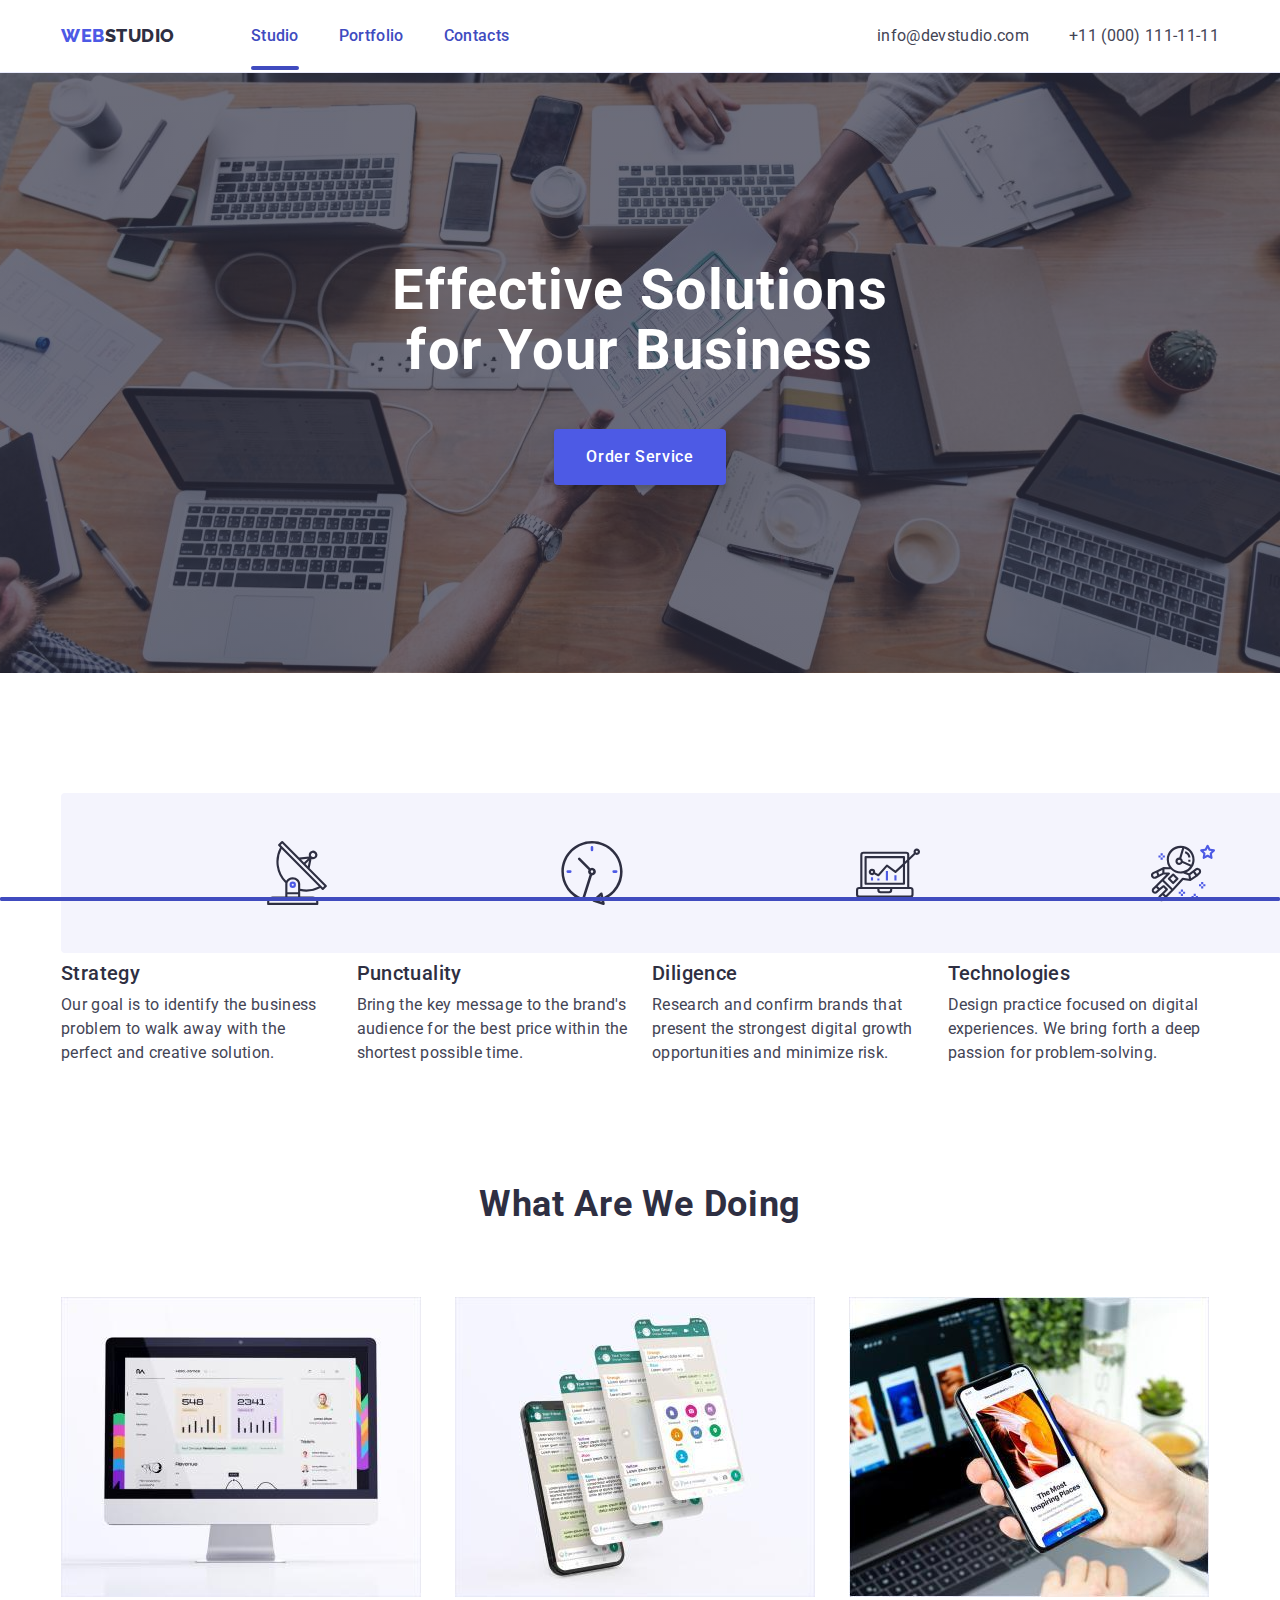
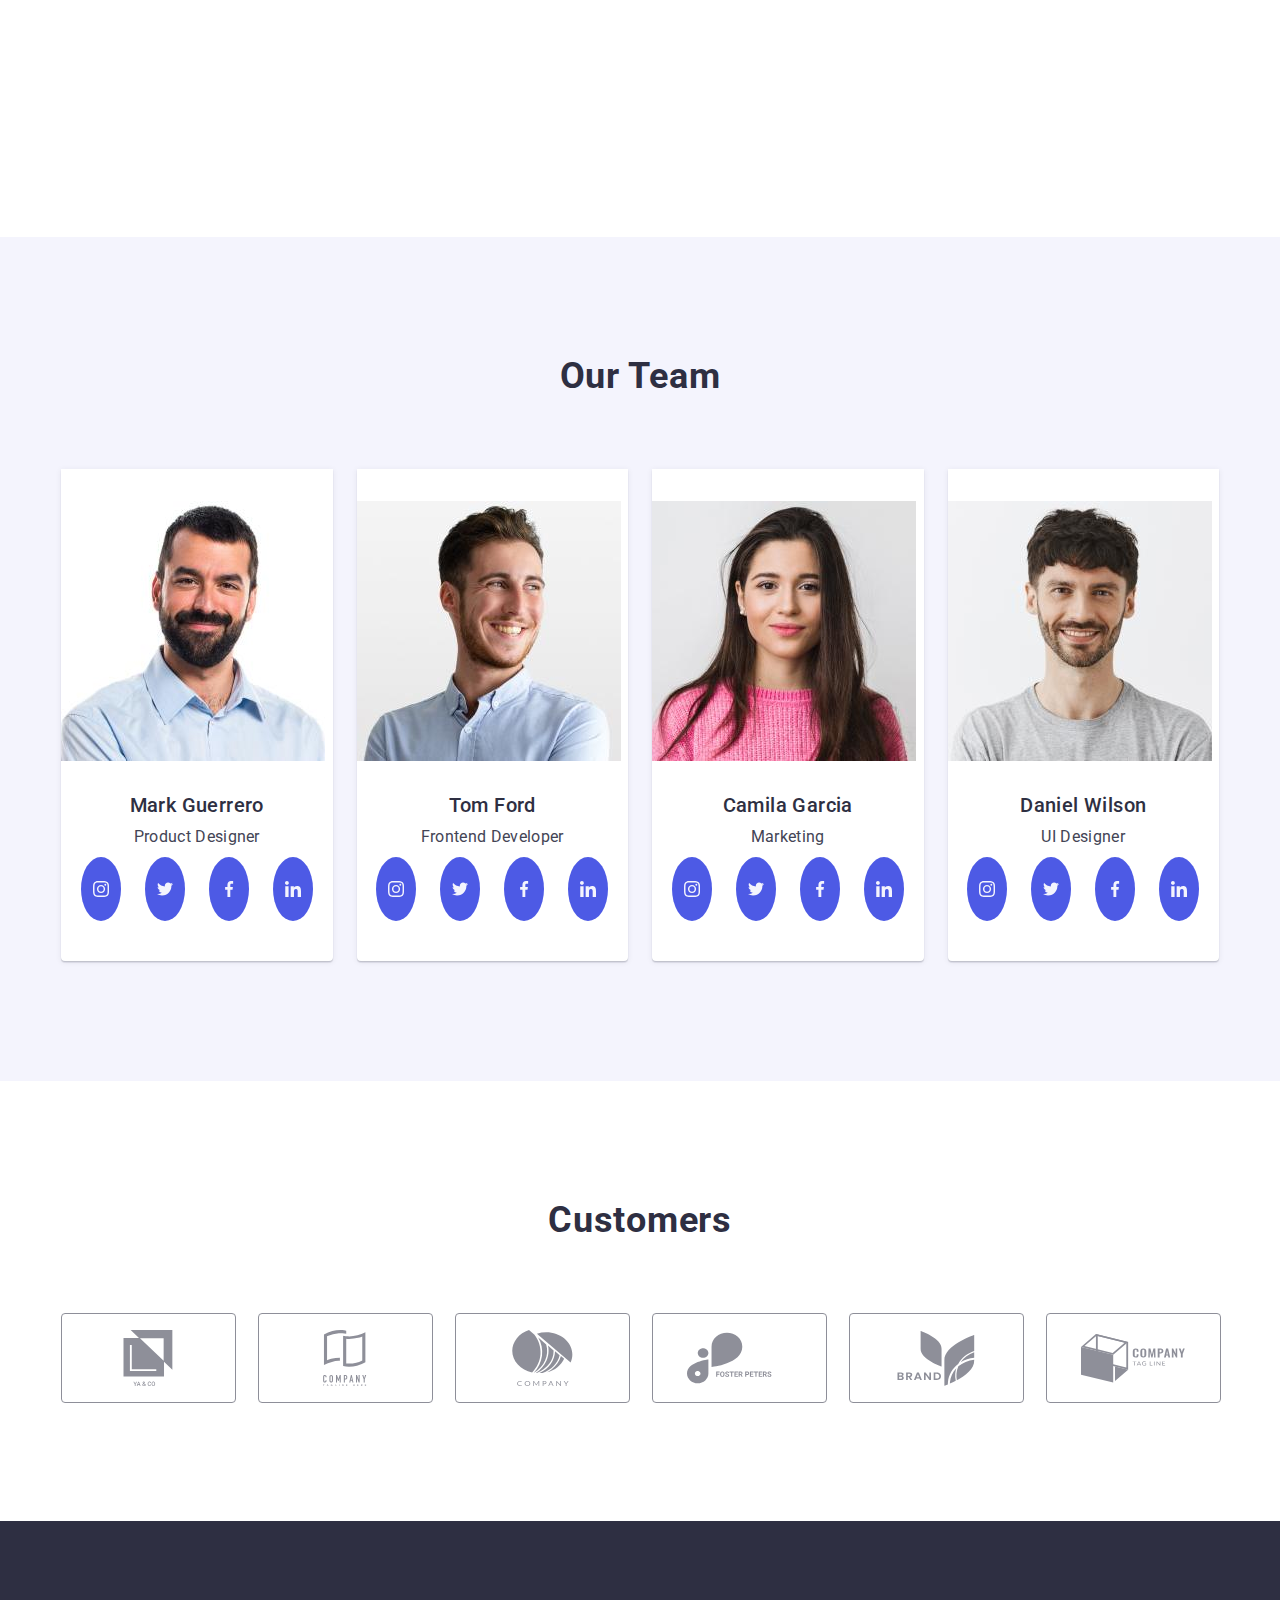
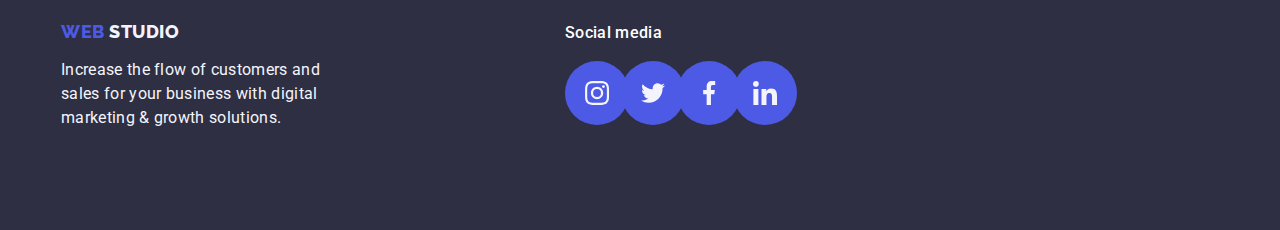
==== index.html @ 924dafa1 "first commit" ====
<!DOCTYPE html>
<html lang="en">
  <head>
    <meta charset="UTF-8" />
    <meta http-equiv="X-UA-Compatible" content="IE=edge" />
    <meta name="viewport" content="width=device-width, initial-scale=1.0" />
    <link rel="preconnect" href="https://fonts.googleapis.com" />
    <link rel="preconnect" href="https://fonts.gstatic.com" crossorigin />
    <link
      href="https://fonts.googleapis.com/css2?family=Raleway:wght@800&family=Roboto:wght@400;500;700;900&display=swap"
      rel="stylesheet" />

    <link
      rel="stylesheet"
      href="https://cdnjs.cloudflare.com/ajax/libs/modern-normalize/2.0.0/modern-normalize.min.css"
      integrity="sha512-4xo8blKMVCiXpTaLzQSLSw3KFOVPWhm/TRtuPVc4WG6kUgjH6J03IBuG7JZPkcWMxJ5huwaBpOpnwYElP/m6wg=="
      crossorigin="anonymous"
      referrerpolicy="no-referrer" />
    <link rel="stylesheet" href="./css/styles.css" />
    <title>Web Studio</title>
  </head>
  <body>
    <header class="header-wrap">
      <div class="container menu-block">
        <nav class="header-nav">
          <a href="./index.html" class="header-logo link">Web<span>Studio</span></a>
          <ul class="header-menu list">
            <li class="header-menu-item"><a href="./index.html" class="header-menu-link active link">Studio</a></li>
            <li class="header-menu-item"><a href="./portfolio.html" class="header-menu-link link">Portfolio</a></li>
            <li class="header-menu-item"><a href="" class="header-menu-link link">Contacts</a></li>
          </ul>
        </nav>
        <address class="header-address">
          <ul class="header-address-list list">
            <li class="header-address-item">
              <a href="mailto:info@devstudio.com" class="header-address-link link">info@devstudio.com</a>
            </li>
            <li class="header-address-item">
              <a href="tel:+110001111111" class="header-address-link link">+11 (000) 111-11-11</a>
            </li>
          </ul>
        </address>
      </div>
    </header>
    <main>
      <section class="hero">
        <div class="container">
          <h1 class="hero-title">Effective Solutions for Your Business</h1>
          <button type="button" class="hero-button" data-modal-open>Order Service</button>
        </div>
      </section>

      <section class="solution">
        <div class="container">
          <h2 class="visually-hidden">solution</h2>
          <ul class="solution-list list">
            <li class="solution-item">
              <div class="solution-icon-wrap">
                <svg class="solution-item-icon" width="64" height="64">
                  <use href="./images/icons.svg#icon-antenna"></use>
                </svg>
              </div>

              <h3 class="solution-subtitle">Strategy</h3>
              <p class="solution-text">
                Our goal is to identify the business problem to walk away with the perfect and creative solution.
              </p>
            </li>
            <li class="solution-item">
              <div class="solution-icon-wrap">
                <svg class="solution-item-icon" width="64" height="64">
                  <use href="./images/icons.svg#icon-clock"></use>
                </svg>
              </div>
              <h3 class="solution-subtitle">Punctuality</h3>
              <p class="solution-text">
                Bring the key message to the brand's audience for the best price within the shortest possible time.
              </p>
            </li>
            <li class="solution-item">
              <div class="solution-icon-wrap">
                <svg class="solution-item-icon" width="64" height="64">
                  <use href="./images/icons.svg#icon-diagram"></use>
                </svg>
              </div>
              <h3 class="solution-subtitle">Diligence</h3>
              <p class="solution-text">
                Research and confirm brands that present the strongest digital growth opportunities and minimize risk.
              </p>
            </li>
            <li class="solution-item">
              <div class="solution-icon-wrap">
                <svg class="solution-item-icon" width="64" height="64">
                  <use href="./images/icons.svg#icon-astronaut"></use>
                </svg>
              </div>
              <h3 class="solution-subtitle">Technologies</h3>
              <p class="solution-text">
                Design practice focused on digital experiences. We bring forth a deep passion for problem-solving.
              </p>
            </li>
          </ul>
        </div>
      </section>
      <section class="job">
        <div class="container">
          <h2 class="job-title">What are we doing</h2>
          <ul class="job-list list">
            <li class="job-item"><img src="./images/monitor.jpg" alt="monitor" width="360" /></li>
            <li class="job-item"><img src="./images/messenger.jpg" alt="messenger" width="360" /></li>
            <li class="job-item"><img src="./images/phone.jpg" alt="phone" width="360" /></li>
          </ul>
        </div>
      </section>
      <section class="team">
        <div class="container">
          <h2 class="team-title">Our Team</h2>
          <ul class="team-list list">
            <li class="team-item">
              <img src="./images/Guerrero.jpg" alt="Mark Guerrero" width="264" />
              <div class="team-item-descriptin">
                <h3 class="team-subtitle">Mark Guerrero</h3>
                <p class="team-text">Product Designer</p>
                <ul class="soc-list list">
                  <li class="soc-wrap">
                    <a class="soc-link link" href="">
                      <svg class="soc-svg" width="16" height="16">
                        <use href="./images/icons.svg#icon-instagram"></use>
                      </svg>
                    </a>
                  </li>
                  <li class="soc-wrap">
                    <a class="soc-link link" href="">
                      <svg class="soc-svg" width="16" height="16">
                        <use href="./images/icons.svg#icon-twitter"></use>
                      </svg>
                    </a>
                  </li>
                  <li class="soc-wrap">
                    <a class="soc-link link" href="">
                      <svg class="soc-svg" width="16" height="16">
                        <use href="./images/icons.svg#icon-facebook"></use>
                      </svg>
                    </a>
                  </li>
                  <li class="soc-wrap">
                    <a class="soc-link link" href="">
                      <svg class="soc-svg" width="16" height="16">
                        <use href="./images/icons.svg#icon-linkedin"></use>
                      </svg>
                    </a>
                  </li>
                </ul>
              </div>
            </li>
            <li class="team-item">
              <img src="./images/Ford.jpg" alt="Tom Ford" width="264" />
              <div class="team-item-descriptin">
                <h3 class="team-subtitle">Tom Ford</h3>
                <p class="team-text">Frontend Developer</p>
                <ul class="soc-list list">
                  <li class="soc-wrap">
                    <a class="soc-link link" href="">
                      <svg class="soc-svg" width="16" height="16">
                        <use href="./images/icons.svg#icon-instagram"></use>
                      </svg>
                    </a>
                  </li>
                  <li class="soc-wrap">
                    <a class="soc-link link" href="">
                      <svg class="soc-svg" width="16" height="16">
                        <use href="./images/icons.svg#icon-twitter"></use>
                      </svg>
                    </a>
                  </li>
                  <li class="soc-wrap">
                    <a class="soc-link link" href="">
                      <svg class="soc-svg" width="16" height="16">
                        <use href="./images/icons.svg#icon-facebook"></use>
                      </svg>
                    </a>
                  </li>
                  <li class="soc-wrap">
                    <a class="soc-link link" href="">
                      <svg class="soc-svg" width="16" height="16">
                        <use href="./images/icons.svg#icon-linkedin"></use>
                      </svg>
                    </a>
                  </li>
                </ul>
              </div>
            </li>
            <li class="team-item">
              <img src="./images/Garcia.jpg" alt="Camila Garcia" width="264" />
              <div class="team-item-descriptin">
                <h3 class="team-subtitle">Camila Garcia</h3>
                <p class="team-text">Marketing</p>
                <ul class="soc-list list">
                  <li class="soc-wrap">
                    <a class="soc-link link" href="">
                      <svg class="soc-svg" width="16" height="16">
                        <use href="./images/icons.svg#icon-instagram"></use>
                      </svg>
                    </a>
                  </li>
                  <li class="soc-wrap">
                    <a class="soc-link link" href="">
                      <svg class="soc-svg" width="16" height="16">
                        <use href="./images/icons.svg#icon-twitter"></use>
                      </svg>
                    </a>
                  </li>
                  <li class="soc-wrap">
                    <a class="soc-link link" href="">
                      <svg class="soc-svg" width="16" height="16">
                        <use href="./images/icons.svg#icon-facebook"></use>
                      </svg>
                    </a>
                  </li>
                  <li class="soc-wrap">
                    <a class="soc-link link" href="">
                      <svg class="soc-svg" width="16" height="16">
                        <use href="./images/icons.svg#icon-linkedin"></use>
                      </svg>
                    </a>
                  </li>
                </ul>
              </div>
            </li>
            <li class="team-item">
              <img src="./images/Wilson.jpg" alt="Daniel Wilson" width="264" />
              <div class="team-item-descriptin">
                <h3 class="team-subtitle">Daniel Wilson</h3>
                <p class="team-text">UI Designer</p>
                <ul class="soc-list list">
                  <li class="soc-wrap">
                    <a class="soc-link link" href="">
                      <svg class="soc-svg" width="16" height="16">
                        <use href="./images/icons.svg#icon-instagram"></use>
                      </svg>
                    </a>
                  </li>
                  <li class="soc-wrap">
                    <a class="soc-link link" href="">
                      <svg class="soc-svg" width="16" height="16">
                        <use href="./images/icons.svg#icon-twitter"></use>
                      </svg>
                    </a>
                  </li>
                  <li class="soc-wrap">
                    <a class="soc-link link" href="">
                      <svg class="soc-svg" width="16" height="16">
                        <use href="./images/icons.svg#icon-facebook"></use>
                      </svg>
                    </a>
                  </li>
                  <li class="soc-wrap">
                    <a class="soc-link link" href="">
                      <svg class="soc-svg" width="16" height="16">
                        <use href="./images/icons.svg#icon-linkedin"></use>
                      </svg>
                    </a>
                  </li>
                </ul>
              </div>
            </li>
          </ul>
        </div>
      </section>
      <section class="customers">
        <div class="container">
          <h2 class="team-title">Customers</h2>
          <ul class="customers-list list">
            <li class="customers-item-wrap">
              <a class="customer-link link" href="">
                <svg class="customer-icon" width="104" height="56">
                  <use href="./images/icons.svg#icon-group-6"></use>
                </svg>
              </a>
            </li>
            <li class="customers-item-wrap">
              <a class="customer-link link" href="">
                <svg class="customer-icon" width="104" height="56">
                  <use href="./images/icons.svg#icon-group-1"></use>
                </svg>
              </a>
            </li>
            <li class="customers-item-wrap">
              <a class="customer-link link" href="">
                <svg class="customer-icon" width="104" height="56">
                  <use href="./images/icons.svg#icon-group-2"></use>
                </svg>
              </a>
            </li>
            <li class="customers-item-wrap">
              <a class="customer-link link" href="">
                <svg class="customer-icon" width="104" height="56">
                  <use href="./images/icons.svg#icon-group-3"></use>
                </svg>
              </a>
            </li>
            <li class="customers-item-wrap">
              <a class="customer-link link" href="">
                <svg class="customer-icon" width="104" height="56">
                  <use href="./images/icons.svg#icon-group-4"></use>
                </svg>
              </a>
            </li>
            <li class="customers-item-wrap">
              <a class="customer-link link" href="">
                <svg class="customer-icon" width="104" height="56">
                  <use href="./images/icons.svg#icon-group-5"></use>
                </svg>
              </a>
            </li>
          </ul>
        </div>
      </section>
    </main>
    <footer class="footer-down">
      <div class="container footer-wrap">
        <!-- <div class="footer-wrap"> -->
        <div class="footer-wrap-logo">
          <a href="./index.html" class="footer-logo link">Web <span class="logo-text-color">Studio</span></a>
          <p class="footer-text">
            Increase the flow of customers and sales for your business with digital marketing & growth solutions.
          </p>
        </div>
        <div>
          <p class="footer-subtitle">Social media</p>
          <ul class="footer-soc-list list">
            <li class="footer-soc-wrap">
              <a class="footer-soc-link link" href="">
                <svg class="soc-svg" width="24" height="24">
                  <use href="./images/icons.svg#icon-instagram"></use>
                </svg>
              </a>
            </li>
            <li class="footer-soc-wrap">
              <a class="footer-soc-link link" href="">
                <svg class="soc-svg" width="24" height="24">
                  <use href="./images/icons.svg#icon-twitter"></use>
                </svg>
              </a>
            </li>
            <li class="footer-soc-wrap">
              <a class="footer-soc-link link" href="">
                <svg class="soc-svg" width="24" height="24">
                  <use href="./images/icons.svg#icon-facebook"></use>
                </svg>
              </a>
            </li>
            <li class="footer-soc-wrap">
              <a class="footer-soc-link link" href="">
                <svg class="soc-svg" width="24" height="24">
                  <use href="./images/icons.svg#icon-linkedin"></use>
                </svg>
              </a>
            </li>
          </ul>
        </div>
        <!-- </div> -->
      </div>
    </footer>
    <div class="backdrop is-hidden" data-modal>
      <div class="modal">
        <button type="button" class="modal-btn" data-modal-close>
          <svg class="modal-btn-svg" width="8" height="8">
            <use href="./images/icons.svg#icon-Vector"></use>
          </svg>
        </button>
      </div>
    </div>
    <script src="./js/modal.js"></script>
  </body>
</html>
---- css/styles.css ----
body,
h1,
h2,
h3,
h4,
h5,
h6,
p,
ul {
  margin: 0;
}

ul,
ol {
  padding: 0;
}

img {
  display: block;
}

:root {
  --white-color: #ffffff;
  --navy-blue: #2e2f42;
  --blue: #4d5ae5;
  --block-background: #f4f4fd;
  --hov-foc: #404bbf;
  --button-border: #e7e9fc;
  --text-color: #434455;
}

body {
  font-family: "Roboto", sans-serif;
  font-size: 16px;
  color: var(--text-color);
  background-color: var(--white-color);
}

.container {
  width: 100%;
  max-width: 1158px;
  margin: 0 auto;
  padding: 0 15px;
}

.visually-hidden {
  position: absolute;
  width: 1px;
  height: 1px;
  margin: -1px;
  border: 0;
  padding: 0;
  white-space: nowrap;
  clip-path: inset(100%);
  clip: rect(0 0 0 0);
  overflow: hidden;
}

.link {
  text-decoration: none;
}

.list {
  list-style: none;
}
/* header */

.header-wrap {
  padding-top: 24px;
  padding-bottom: 24px;
  border-bottom: 1px solid var(--button-border);
  display: flex;
  box-shadow: 0px 2px 1px rgba(46, 47, 66, 0.08), 0px 1px 1px rgba(46, 47, 66, 0.16), 0px 1px 6px rgba(46, 47, 66, 0.08);
}

.menu-block {
  display: flex;
}

.header-nav {
  display: flex;
  align-items: center;
  flex-grow: 1;
}

.header-logo {
  font-family: "Raleway", sans-serif;
  font-weight: 800;
  font-size: 18px;
  line-height: 1.17;
  letter-spacing: 0.03em;
  text-transform: uppercase;
  color: var(--blue);
  margin-right: 76px;
}

.header-logo span {
  color: var(--navy-blue);
}

.header-menu {
  display: flex;
  gap: 40px;
}

.header-menu-item {
  line-height: 1.5;
  letter-spacing: 0.02em;
  font-weight: 500;
  font-size: 16px;
}

.header-menu-link {
  /*  */
  color: var(--hov-foc);
  padding: 24px 0;
  /* transition-property: color;
  transition-duration: 250ms;
  transition-timing-function: cubic-bezier(0.4, 0, 0.2, 1); */
}

.active {
  position: relative;
  color: var(--hov-foc);
  transition-property: color;
  transition-duration: 250ms;
  transition-timing-function: cubic-bezier(0.4, 0, 0.2, 1);
}

.header-menu-link:focus,
.header-menu-link:hover {
  text-decoration: underline;
  color: var(--hov-foc);
}

.header-menu-link::after {
  content: "";
  /* display: block; */
  position: absolute;
  left: 0;
  right: 0;
  bottom: -1px;
  border-radius: 2px;
  height: 4px;
  background: var(--hov-foc);
}

.active::after {
  content: "";
  display: block;
  position: absolute;
  left: 0;
  right: 0;
  bottom: -1px;
  border-radius: 2px;
  height: 4px;
  background: var(--hov-foc);
}

.header-address {
  font-style: normal;
  display: flex;
}

.header-address-list {
  display: flex;
  gap: 40px;
}

.header-address-item {
  line-height: 1.5;
  letter-spacing: 0.02em;
}

.header-address-link {
  color: var(--text-color);
  transition-property: color;
  transition-duration: 250ms;
  transition-timing-function: cubic-bezier(0.4, 0, 0.2, 1);
}

.header-address-link:focus,
.header-address-link:hover {
  color: var(--hov-foc);
}

/* main */

.hero {
  background-color: rgba(46, 47, 66, 0.7);
  background-image: linear-gradient(rgba(46, 47, 66, 0.7), rgba(46, 47, 66, 0.7)), url(/images/hero.jpg);
  max-width: 1440px;
  background-repeat: no-repeat;
  background-size: cover;
  background-position: center;
  width: 100%;
  padding: 188px 0;
  margin: 0 auto;
}

.hero-title {
  font-size: 56px;
  line-height: 1.07;
  letter-spacing: 0.02em;
  text-align: center;
  color: var(--white-color);
  max-width: 496px;
  margin-bottom: 48px;
  margin-left: auto;
  margin-right: auto;
}

.hero-button {
  display: block;
  min-width: 169px;
  height: 56px;
  font-family: "Roboto", sans-serif;
  font-weight: 500;
  font-size: 16px;
  line-height: 1.5;
  letter-spacing: 0.04em;
  background: var(--blue);
  color: var(--white-color);
  cursor: pointer;
  margin: auto;
  border: none;
  border-radius: 4px;
  padding: 16px 32px;
  box-shadow: 0px 4px 4px rgba(0, 0, 0, 0.15);
  transition: background-color 250ms cubic-bezier(0.4, 0, 0.2, 1);
}

.hero-button:focus,
.hero-button:hover {
  background-color: var(--hov-foc);
  color: var(--white-color);
}

.solution {
  padding: 120px 0;
}

.solution-list {
  display: flex;
  gap: 24px;
}

.solution-item {
  width: calc((100% - 72px) / 4);
}

.solution-icon-wrap {
  display: flex;
  align-items: center;
  justify-content: center;
  width: 100%;
  height: 112px;
  background-color: var(--block-background);
  padding: 24px 100px;
  margin-bottom: 8px;
  border-radius: 4px;
}

/* .solution-item-icon {
  display: block;
  margin: auto;
} */

.solution-subtitle {
  font-weight: 500;
  font-size: 20px;
  line-height: 1.2;
  letter-spacing: 0.02em;
  color: var(--navy-blue);
  margin-bottom: 8px;
}

.solution-text {
  line-height: 1.5;
  letter-spacing: 0.02em;
  font-size: 16px;
}

.job {
  padding-bottom: 120px;
}

.job-title {
  font-weight: 700;
  font-size: 36px;
  line-height: 1.11;
  letter-spacing: 0.02em;
  text-transform: capitalize;
  color: var(--navy-blue);
  text-align: center;
  margin-bottom: 72px;
}

.job-list {
  display: flex;
  gap: 24px;
  margin-bottom: 120px;
  justify-content: space-between;
}

.job-item {
  width: calc((100% - 48px) / 3);
}

.team {
  background: #f4f4fd;
  padding-top: 120px;
  padding: 120px 0;
}

.team-list {
  display: flex;
  gap: 24px;
  justify-content: space-between;
}

.team-title {
  font-size: 36px;
  line-height: 1.11;
  letter-spacing: 0.02em;
  text-transform: capitalize;
  color: var(--navy-blue);
  text-align: center;
  margin-bottom: 72px;
}

.team-item {
  background-color: var(--white-color);
  text-align: center;
  padding: 32px 0;
  width: calc((100% - 72px) / 4);
  border-radius: 0px 0px 4px 4px;
  box-shadow: 0px 1px 6px rgba(46, 47, 66, 0.08), 0px 1px 1px rgba(46, 47, 66, 0.16), 0px 2px 1px rgba(46, 47, 66, 0.08);
}

.team-item-descriptin {
  padding: 32px 0;
}

/* social */

.soc-list {
  /* width: calc((100% - 72px) / 4); */
  display: flex;
  gap: 24px;
  justify-content: center;
}

.soc-wrap {
  display: flex;
  width: 40px;
  height: 40px;
}

.soc-link {
  width: 100%;
  height: 100%;
  background-color: var(--blue);
  border-radius: 50%;
  padding: 12px;
  display: flex;
  align-items: center;
  justify-content: center;
  transition: background-color 250ms cubic-bezier(0.4, 0, 0.2, 1);
}

/* .soc-wrap a {
  display: block;
} */

.soc-link:hover,
.soc-link:focus {
  background-color: var(--hov-foc);
}

.soc-svg {
  fill: var(--block-background);
}

/* social */

.team-subtitle {
  font-weight: 500;
  font-size: 20px;
  line-height: 1.2;
  letter-spacing: 0.02em;
  color: var(--navy-blue);
  margin-bottom: 8px;
  text-align: center;
}

.team-text {
  line-height: 1.5;
  letter-spacing: 0.02em;
  text-align: center;
  margin-bottom: 8px;
}

/* customers */

.customers {
  padding-top: 120px;
  padding-bottom: 120px;
}
.customers-list {
  display: flex;
  gap: 24px;
  justify-content: space-between;
}

.customers-item-wrap {
  width: calc((100% - 120px) / 6);
  height: 88px;
  transition: border-color 250ms cubic-bezier(0.4, 0, 0.2, 1), color 250ms cubic-bezier(0.4, 0, 0.2, 1);
}

.customer-link {
  display: flex;
  align-items: center;
  justify-content: center;
  width: 100%;
  height: 100%;
  border: 1px solid #8e8f99;
  border-radius: 4px;
  color: #8e8f99;
  transition: border-color 250ms cubic-bezier(0.4, 0, 0.2, 1), color 250ms cubic-bezier(0.4, 0, 0.2, 1);
}

.customer-link:hover,
.customer-link:focus {
  border-color: var(--hov-foc);
  color: var(--hov-foc);
}

.customer-icon {
  fill: currentColor;
}

/* portfolio */

.portfolio {
  padding-top: 96px;
  padding-bottom: 120px;
}

.potrfolio-filter {
  display: flex;
  justify-content: center;
  gap: 24px;
  margin-bottom: 72px;
}

.portfolio-button {
  color: var(--blue);
  background: var(--block-background);
  font-family: "Roboto", sans-serif;
  font-weight: 500;
  font-size: 16px;
  line-height: 1.5;
  letter-spacing: 0.04em;
  color: var(--blue);
  cursor: pointer;
  margin: auto;
  border: none;
  padding: 12px 24px;
  border: 1px solid var(--button-border);
  border-radius: 4px;
  transition: color 250ms cubic-bezier(0.4, 0, 0.2, 1), background-color 250ms cubic-bezier(0.4, 0, 0.2, 1),
    border-color 250ms cubic-bezier(0.4, 0, 0.2, 1), box-shadow 250ms cubic-bezier(0.4, 0, 0.2, 1);
}

.portfolio-button:hover,
.portfolio-button:focus {
  background-color: var(--hov-foc);
  color: var(--white-color);
  border: 1px solid transparent;
  box-shadow: 0px 3px 1px rgba(0, 0, 0, 0.1), 0px 2px 1px rgba(0, 0, 0, 0.08), 0px 2px 2px rgba(0, 0, 0, 0.12);
}

.portfolio-list {
  display: flex;
  flex-wrap: wrap;
  column-gap: 24px;
  row-gap: 48px;
}

.portfolio-item {
  width: calc((100% - 48px) / 3);
  transition-property: box-shadow;
  /* transition-duration: 250ms;
  transition-timing-function: cubic-bezier(0.4, 0, 0.2, 1); */
}

.portfolio-link {
  display: block;
  transition: box-shadow 250ms cubic-bezier(0.4, 0, 0.2, 1);
}

.portfolio-link:hover,
.portfolio-link:focus {
  box-shadow: 0px 1px 6px rgba(46, 47, 66, 0.08), 0px 1px 1px rgba(46, 47, 66, 0.16), 0px 2px 1px rgba(46, 47, 66, 0.08);
}

.portfolio-subtitle {
  font-weight: 500;
  font-size: 20px;
  line-height: 1.2;
  letter-spacing: 0.02em;
  color: var(--navy-blue);
  margin-bottom: 8px;
}

.portfolio-item-descriptin {
  padding: 32px 16px;
  border: 1px solid var(--button-border);
  border-top: none;
}

.portfolio-item-text {
  line-height: 1.5;
  letter-spacing: 0.02em;
  color: var(--text-color);
  width: calc((100% - 48px) / 3);
}

.portfolio-item:hover p,
.portfolio-item:focus p {
  transform: translatey(0);
}

.portfolio-link:hover p,
.portfolio-link:focus p {
  transform: translatey(0);
}

.portfolio-overlay-text {
  position: absolute;
  top: 0;
  left: 0;
  line-height: 1.5;
  font-size: 16px;
  letter-spacing: 0.02em;
  color: var(--block-background);
  background-color: var(--blue);
  width: 100%;
  height: 100%;
  transition: transform 250ms cubic-bezier(0.4, 0, 0.2, 1);
  padding: 40px 32px;
  transform: translateY(100%);
}

.portfolio-overlay-wrap {
  position: relative;
  overflow: hidden;
}

/* footer */

.footer-wrap {
  display: flex;
  gap: 120px;
  align-items: baseline;
}

.footer-wrap-logo {
  margin-right: 120px;
}

.footer-logo {
  display: inline-block;
  font-family: "Raleway", sans-serif;
  font-weight: 800;
  font-size: 18px;
  line-height: 1.17;
  letter-spacing: 0.03em;
  text-transform: uppercase;
  color: var(--blue);
  margin-bottom: 16px;
}

.footer-logo span {
  color: #f4f4fd;
}

.footer-text {
  line-height: 1.5;
  letter-spacing: 0.02em;
  color: #f4f4fd;
  max-width: 264px;
}

.footer-down {
  background-color: var(--navy-blue);
  padding: 100px 0;
}

.footer-subtitle {
  color: var(--white-color);
  font-weight: 500;
  font-size: 16px;
  line-height: 1.5;
  letter-spacing: 0.02em;
  margin-bottom: 16px;
}

.footer-soc-list {
  /* width: calc((100% - 72px) / 4); */
  display: flex;
  gap: 16px;
  /* justify-content: center; */
}

.footer-soc-wrap {
  /* display: flex; */
  width: 40px;
  height: 40px;
}

.footer-soc-link {
  width: 100%;
  height: 100%;
  background-color: var(--blue);
  border-radius: 50%;
  padding: 12px;
  display: flex;
  align-items: center;
  justify-content: center;
  transition: background-color 250ms cubic-bezier(0.4, 0, 0.2, 1);
}

.footer-soc-link:hover,
.footer-soc-link:focus {
  background-color: #31d0aa;
}

/* .footer-soc-svg {
  fill: #f4f4fd;
} */

/* backdrop */

.backdrop {
  position: fixed;
  top: 0;
  width: 100vw;
  height: 100vh;
  background: rgba(46, 47, 66, 0.4);
  transition: opacity 250ms cubic-bezier(0.4, 0, 0.2, 1), visibility 250ms cubic-bezier(0.4, 0, 0.2, 1);
}

.modal {
  top: 50%;
  left: 50%;
  transform: translate(-50%, -50%);
  position: absolute;
  width: 408px;
  min-height: 584px;
  background-color: #fcfcfc;
  box-shadow: 0px 1px 1px rgba(0, 0, 0, 0.14), 0px 1px 3px rgba(0, 0, 0, 0.12), 0px 2px 1px rgba(0, 0, 0, 0.2);
  border-radius: 4px;
  transition: transform 250ms cubic-bezier(0.4, 0, 0.2, 1);
}

.modal-btn {
  position: absolute;
  display: flex;
  right: 24px;
  width: 24px;
  top: 24px;
  height: 24px;
  align-items: center;
  justify-content: center;
  padding: 0;
  background: #e7e9fc;
  border: 1px solid rgba(0, 0, 0, 0.1);
  border-radius: 50%;
  cursor: pointer;
  transition: background-color 250ms cubic-bezier(0.4, 0, 0.2, 1), border 250ms cubic-bezier(0.4, 0, 0.2, 1);
}

.modal-btn:hover,
.modal-btn:focus {
  background-color: var(--hov-foc);
  border: none;
}

.modal-btn-svg {
  transition: fill 250ms cubic-bezier(0.4, 0, 0.2, 1);
}

.modal-btn:hover .modal-btn-svg,
.modal-btn:focus .modal-btn-svg {
  fill: var(--white-color);
}

.is-hidden {
  visibility: hidden;
  opacity: 0;
  pointer-events: none;
}
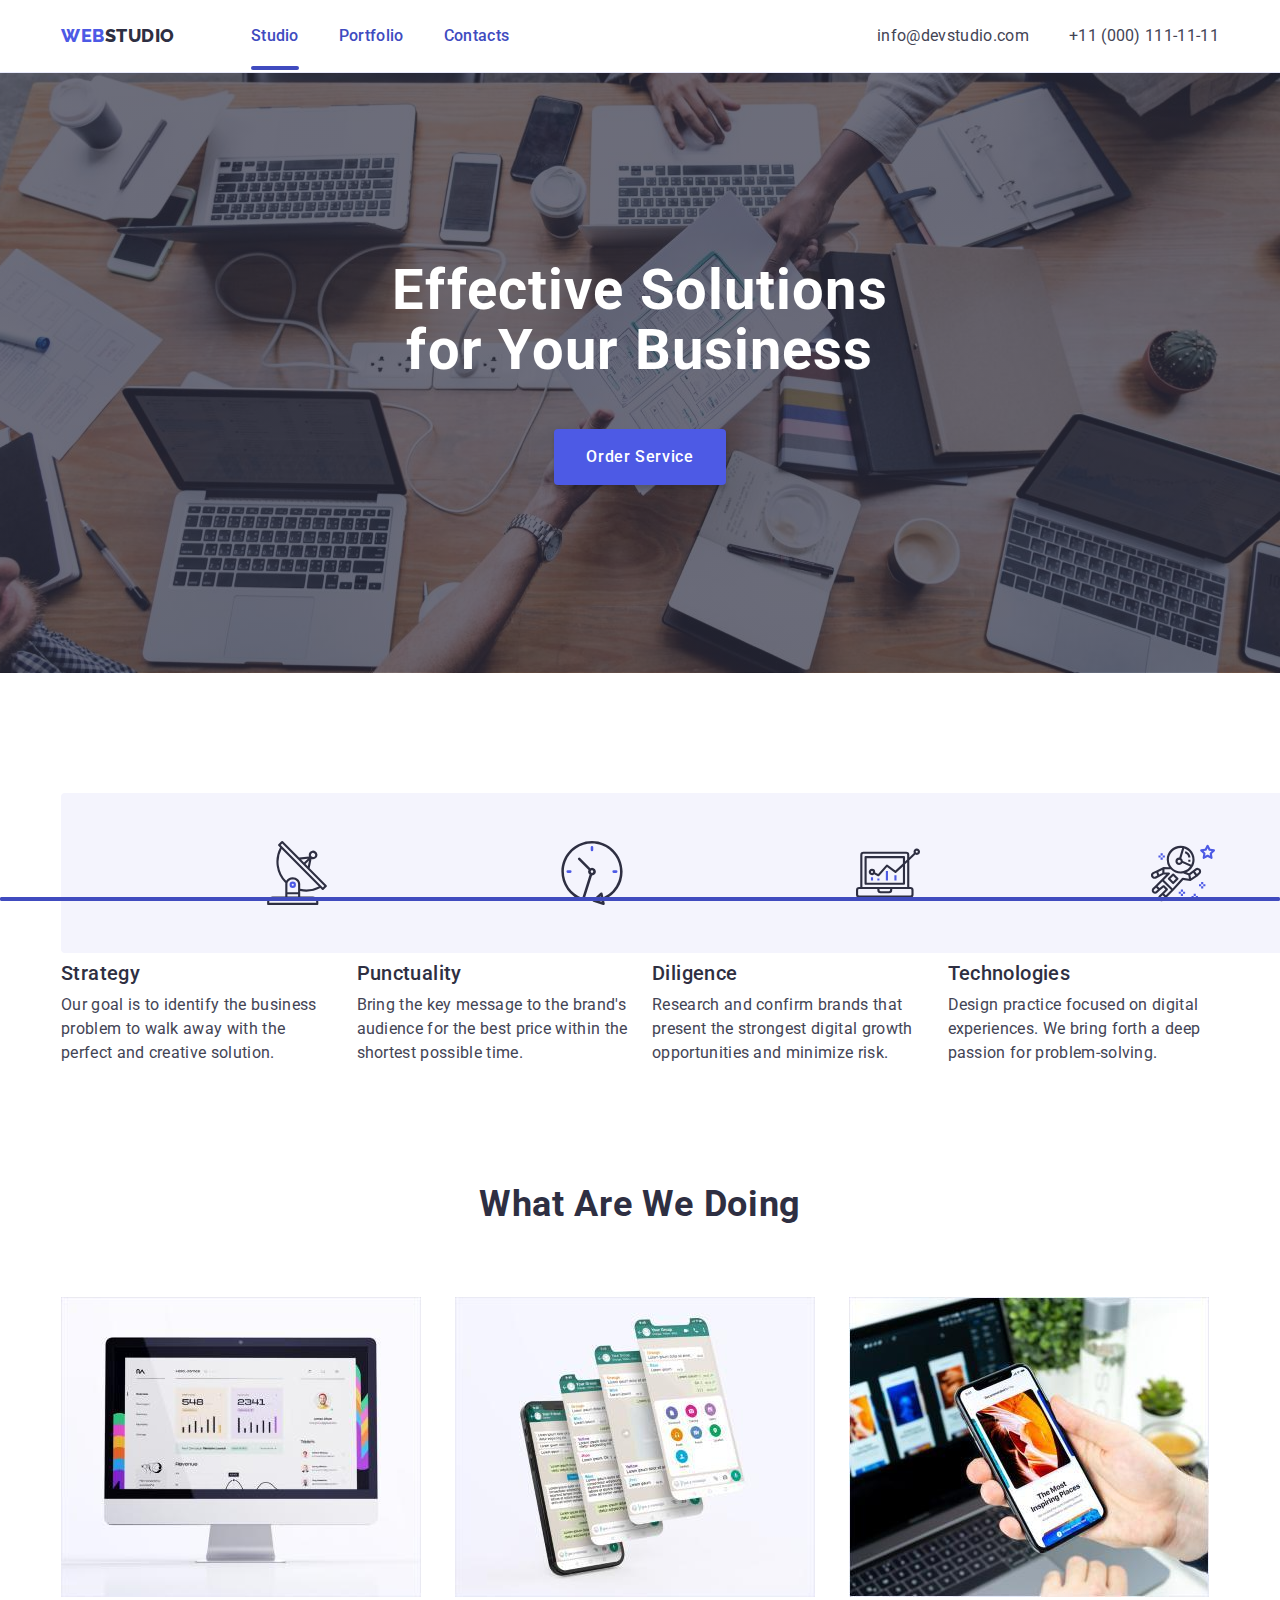
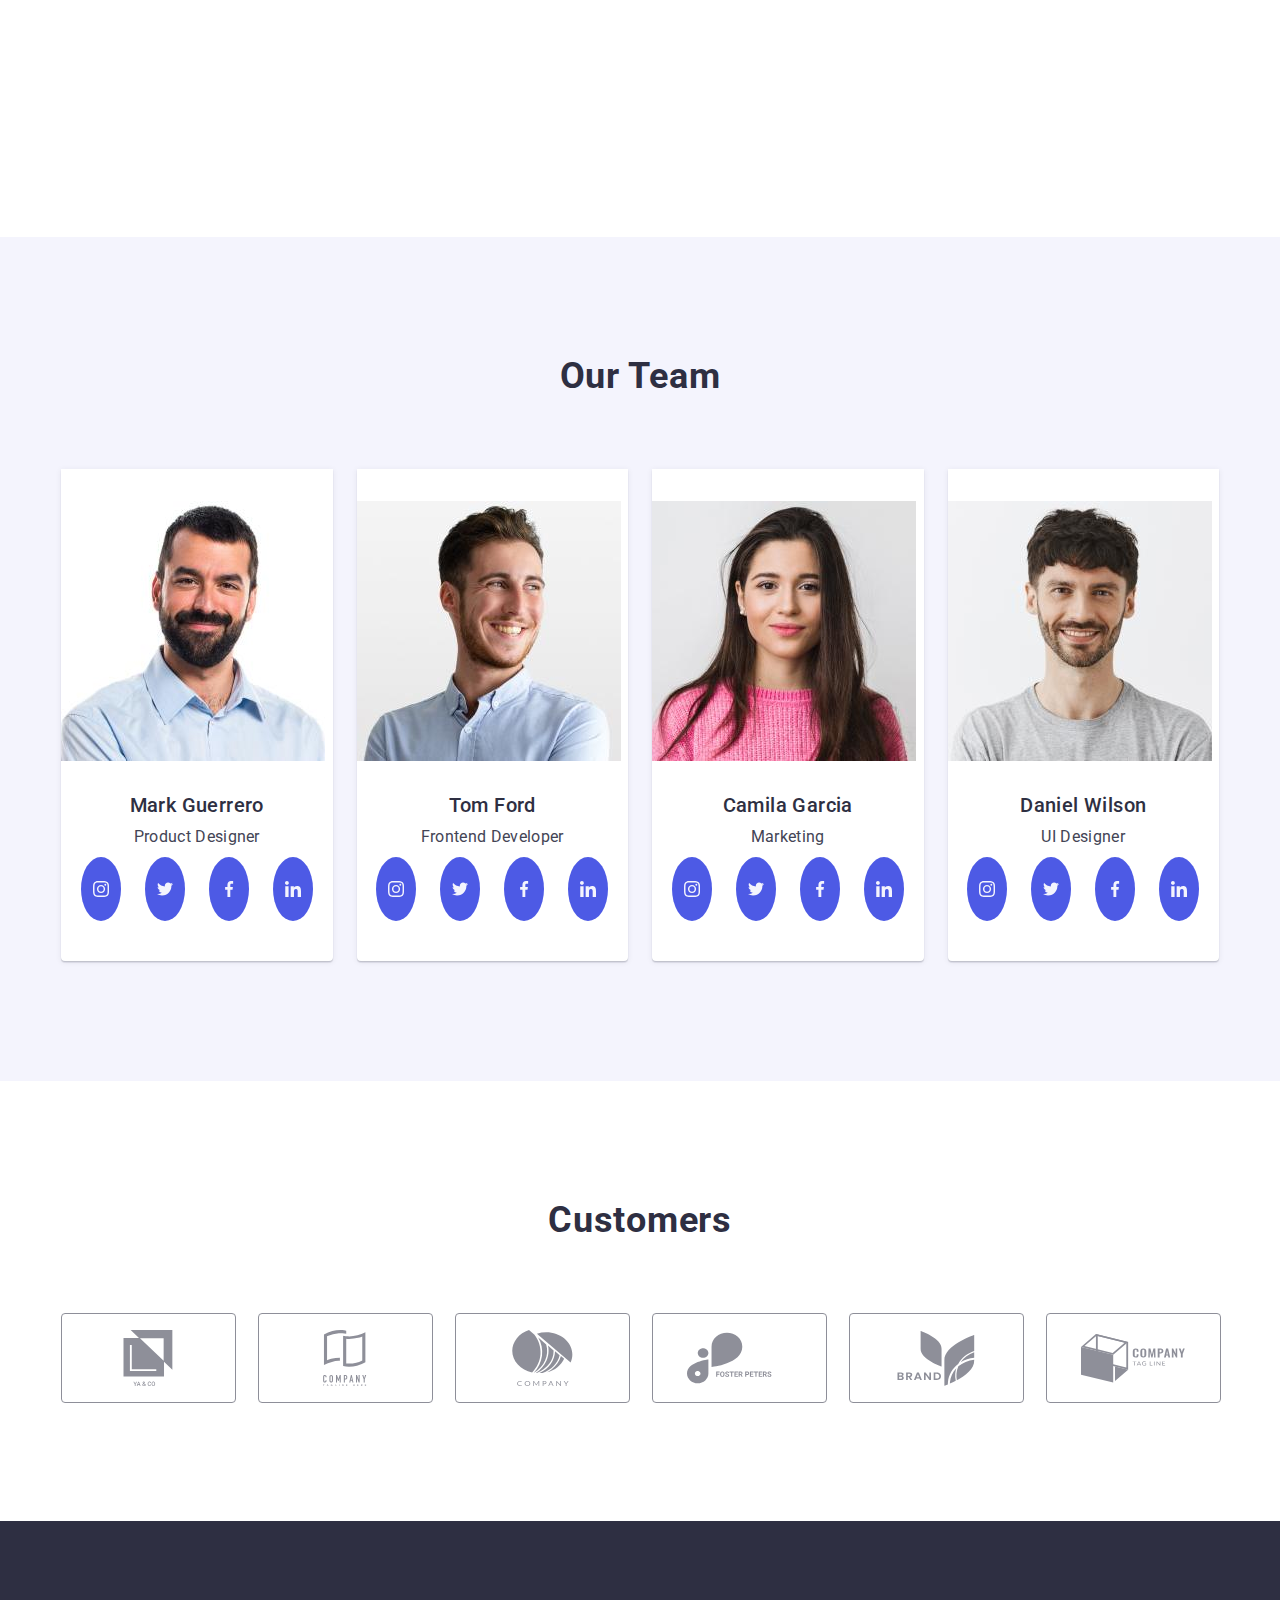
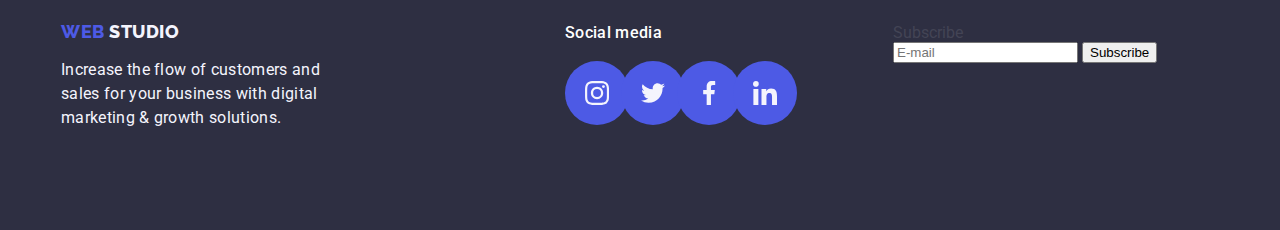
==== commit 1af6161b: "add changes" ====
--- a/index.html
+++ b/index.html
@@ -359,7 +359,12 @@
             </li>
           </ul>
         </div>
-        <!-- </div> -->
+
+        <div class="footer-form">
+          <label for="subscribe-email" style="display: flex">Subscribe</label>
+          <input type="email" name="subscribe-email" id="subscribe-email" placeholder="E-mail" />
+          <button>Subscribe</button>
+        </div>
       </div>
     </footer>
     <div class="backdrop is-hidden" data-modal>
@@ -369,6 +374,48 @@
             <use href="./images/icons.svg#icon-Vector"></use>
           </svg>
         </button>
+        <p class="modal-title">Leave your contacts and we will call you back</p>
+        <form class="modal-form">
+          <label for="user-name" class="label-text">Name</label>
+          <div class="input-wrap">
+            <input id="user-name" name="user-name" type="text" class="modal-input" />
+            <svg class="input-icon" width="12" height="12">
+              <use href="./images/icons.svg#icon-contact"></use>
+            </svg>
+          </div>
+          <label for="user-phone" class="label-text">Phone</label>
+          <div class="input-wrap">
+            <input id="user-phone" name="user-phone" type="tel" class="modal-input" />
+            <svg class="input-icon" width="13" height="13">
+              <use href="./images/icons.svg#icon-phone"></use>
+            </svg>
+          </div>
+          <label for="user-email" class="label-text"> Email </label>
+          <div class="input-wrap">
+            <input id="user-email" name="user-email" type="email" class="modal-input" />
+            <svg class="input-icon" width="15" height="12">
+              <use href="./images/icons.svg#icon-mail"></use>
+            </svg>
+          </div>
+          <div class="input-wrap">
+            <label for="user-comment" class="label-text">Comment</label>
+            <textarea
+              class="modal-textarea"
+              name="modal-textarea"
+              id="user-comment"
+              placeholder="Text input"></textarea>
+          </div>
+          <div class="input-wrap">
+            <input type="checkbox" name="policy" id="policy" class="check-input visually-hidden" />
+            <label for="policy" class="check-text">
+              <span
+                ><svg class="check-icon" width="10" height="8">
+                  <use href="./images/icons.svg#icon-check"></use></svg></span
+              >I accept the terms and conditions of the <a href=""> Privacy Policy</a>
+            </label>
+          </div>
+          <button type="submit" class="modal-form-btn">Send</button>
+        </form>
       </div>
     </div>
     <script src="./js/modal.js"></script>
--- a/css/styles.css
+++ b/css/styles.css
@@ -703,3 +703,137 @@
   opacity: 0;
   pointer-events: none;
 }
+
+.modal-title {
+  font-family: "Roboto";
+  /* font-style: normal; */
+  font-weight: 500;
+  font-size: 16px;
+  line-height: 1.5;
+  text-align: center;
+  letter-spacing: 0.02em;
+  color: var(--navy-blue);
+  margin-top: 72px;
+  margin-bottom: 16px;
+}
+
+.modal-form {
+  margin: 0 24px;
+}
+
+.input-wrap {
+  position: relative;
+  margin-bottom: 8px;
+}
+
+.modal-input {
+  width: 100%;
+  height: 40px;
+  border: 1px solid rgba(46, 47, 66, 0.4);
+  border-radius: 4px;
+  /* margin-bottom: 8px; */
+  padding-left: 38px;
+  padding-right: 18px;
+  transition: border-color 250ms cubic-bezier(0.4, 0, 0.2, 1);
+}
+
+.modal-input:focus {
+  border-color: var(--blue);
+}
+
+.modal-input:focus + .input-icon {
+  fill: var(--blue);
+}
+
+.label-text {
+  font-family: "Roboto";
+  font-style: normal;
+  font-weight: 400;
+  font-size: 12px;
+  line-height: 1.17;
+  letter-spacing: 0.04em;
+  color: #8e8f99;
+  display: inline-block;
+  margin-bottom: 4px;
+}
+
+.modal-textarea {
+  width: 100%;
+  height: 120px;
+  border: 1px solid rgba(46, 47, 66, 0.4);
+  border-radius: 4px;
+  resize: none;
+  padding-left: 16px;
+  padding-top: 8px;
+  padding-right: 18px;
+}
+
+.modal-textarea::placeholder {
+  font-family: "Roboto";
+  font-style: normal;
+  font-weight: 400;
+  font-size: 12px;
+  line-height: 1.17;
+  letter-spacing: 0.04em;
+  color: rgba(46, 47, 66, 0.4);
+}
+
+.input-icon {
+  fill: var(--navy-blue);
+  position: absolute;
+  top: 50%;
+  left: 16px;
+  transform: translateY(-50%);
+  transition: fill 250ms cubic-bezier(0.4, 0, 0.2, 1);
+}
+
+.check-text {
+  font-family: "Roboto";
+  font-style: normal;
+  font-weight: 400;
+  font-size: 12px;
+  line-height: 1.17;
+  letter-spacing: 0.04em;
+  color: #8e8f99;
+  display: flex;
+  align-items: center;
+}
+
+.check-text a {
+  color: var(--blue);
+  text-decoration: underline;
+}
+
+.check-text span {
+  width: 16px;
+  height: 16px;
+  border: 1px solid rgba(46, 47, 66, 0.4);
+  border-radius: 2px;
+  margin-right: 8px;
+  display: flex;
+  align-items: center;
+  justify-content: center;
+  fill: transparent;
+}
+
+.check-input:checked + .check-text span {
+  background-color: #404bbf;
+  /* border: 1px solid #404bbf;
+  border-radius: 2px; */
+  border: none;
+  fill: #f4f4fd;
+}
+
+/* .check-icon {
+} */
+.modal-form-btn {
+  /* width: 169px;
+  height: 56px; */
+  padding: 16px 32px;
+  color: wheat;
+  background: #4d5ae5;
+  box-shadow: 0px 4px 4px rgba(0, 0, 0, 0.15);
+  border-radius: 4px;
+  cursor: pointer;
+  /* transition: 250ms cubic-bezier(0.4, 0, 0.2, 1); */
+}
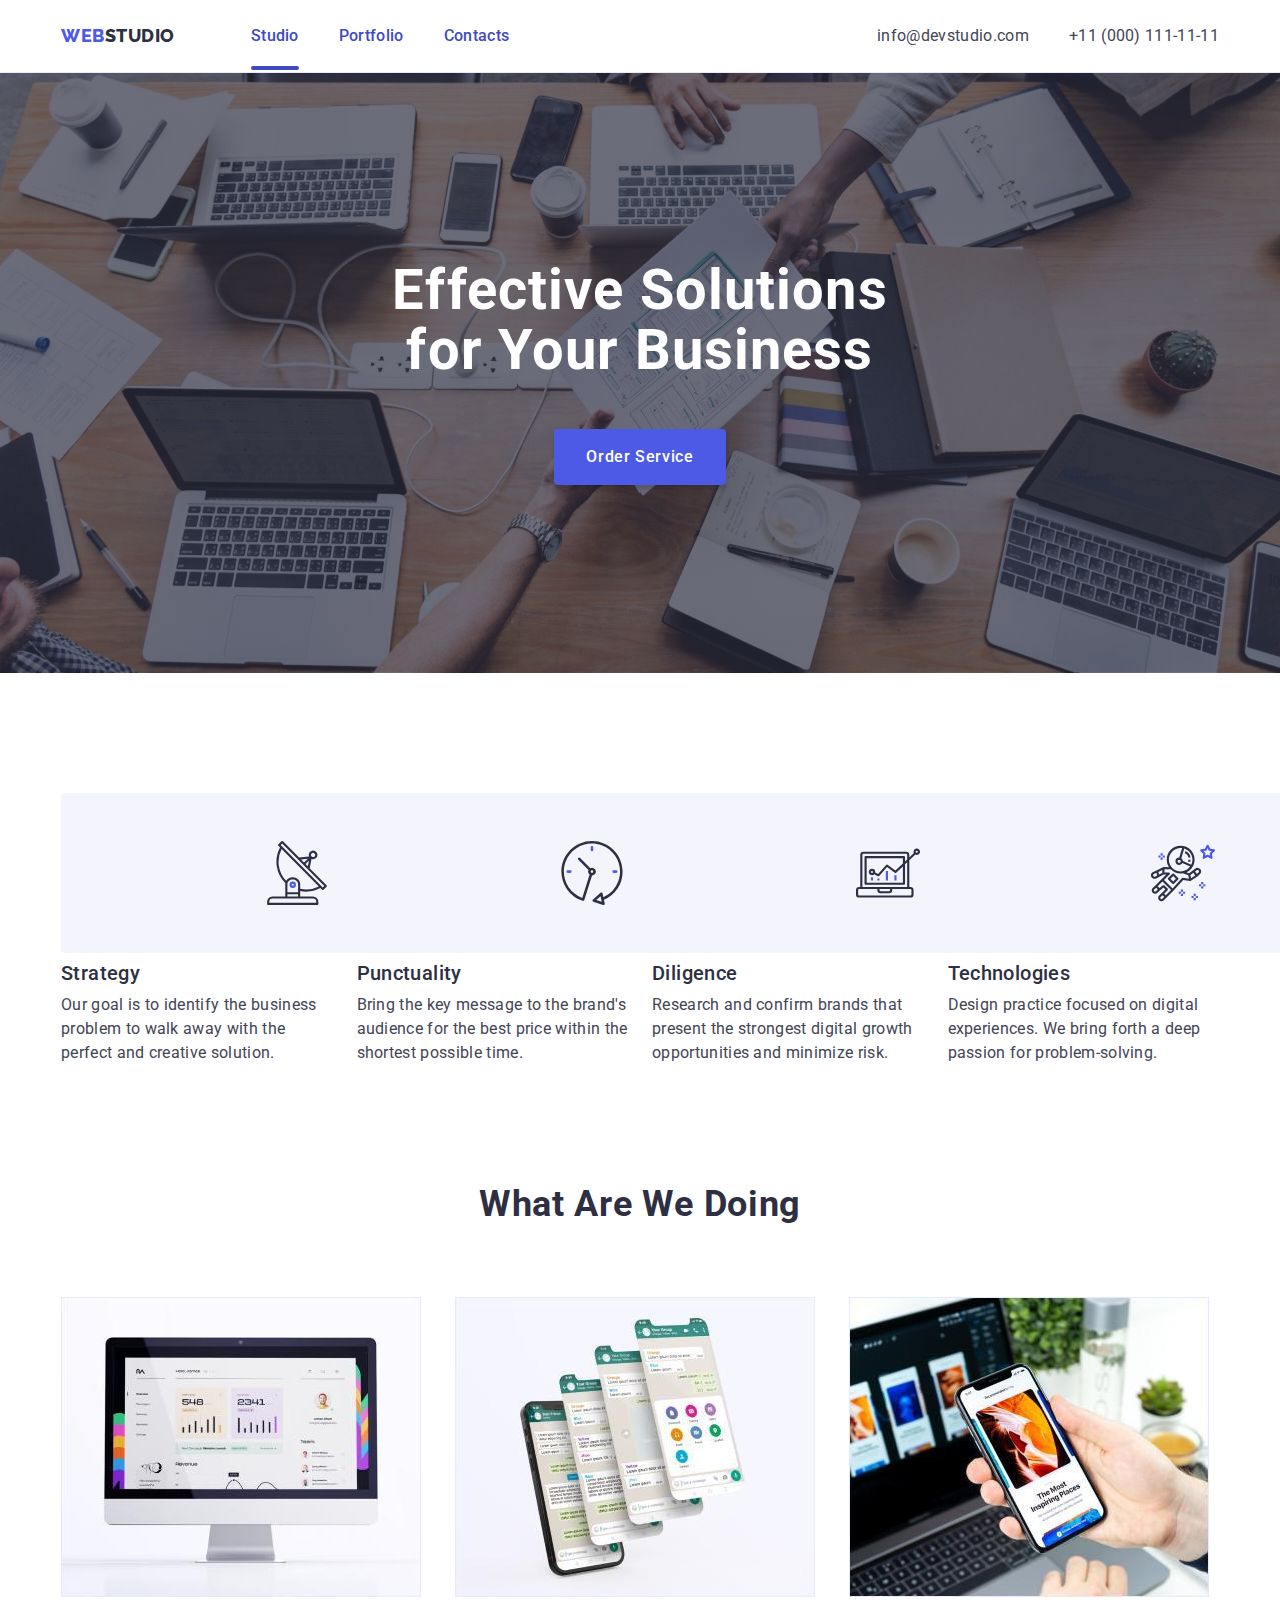
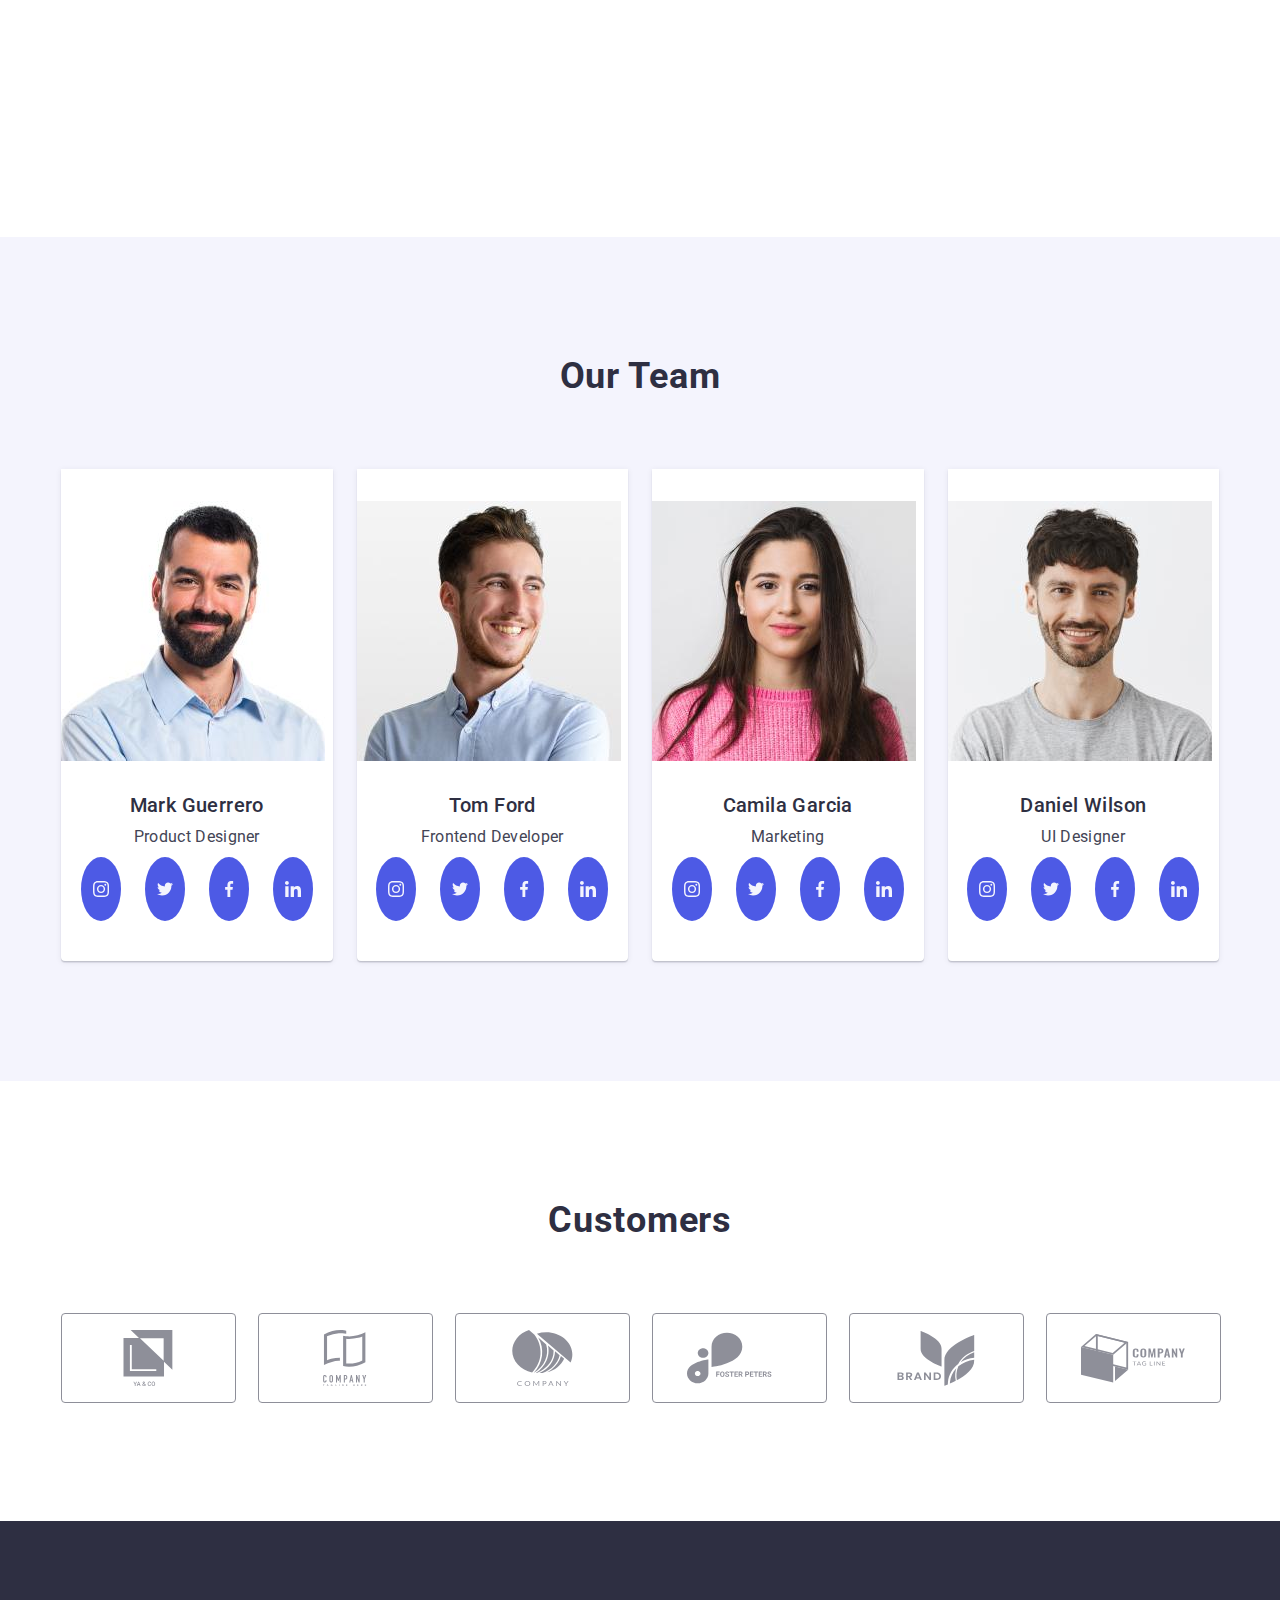
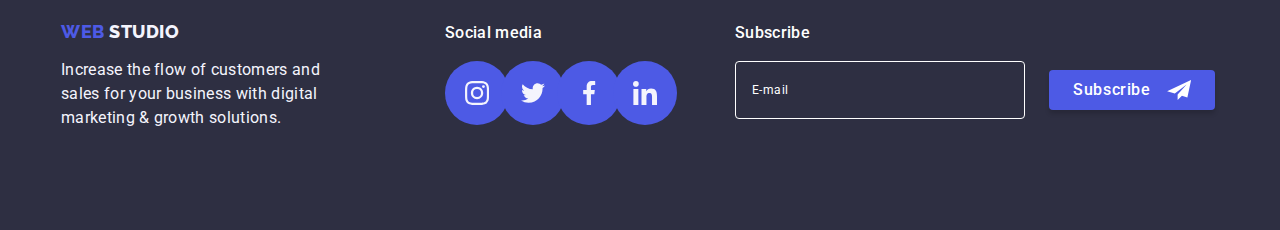
==== commit 2fd097f1: "add footer" ====
--- a/index.html
+++ b/index.html
@@ -360,10 +360,16 @@
           </ul>
         </div>
 
-        <div class="footer-form">
-          <label for="subscribe-email" style="display: flex">Subscribe</label>
-          <input type="email" name="subscribe-email" id="subscribe-email" placeholder="E-mail" />
-          <button>Subscribe</button>
+        <div class="subscribe-wrap">
+          <label for="subscribe-email" class="subscribe-label">Subscribe</label>
+          <form class="footer-form">
+            <input type="email" class="footer-input" name="subscribe-email" id="subscribe-email" placeholder="E-mail" />
+            <button type="button" class="subscribe-btn">
+              Subscribe<svg class="subscribe-svg" width="24" height="20">
+                <use href="./images/icons.svg#icon-icon-send"></use>
+              </svg>
+            </button>
+          </form>
         </div>
       </div>
     </footer>
@@ -411,7 +417,7 @@
               <span
                 ><svg class="check-icon" width="10" height="8">
                   <use href="./images/icons.svg#icon-check"></use></svg></span
-              >I accept the terms and conditions of the <a href=""> Privacy Policy</a>
+              >I accept the terms and conditions of the&nbsp;<a href="">Privacy Policy</a>
             </label>
           </div>
           <button type="submit" class="modal-form-btn">Send</button>
--- a/css/styles.css
+++ b/css/styles.css
@@ -133,9 +133,9 @@
   color: var(--hov-foc);
 }
 
-.header-menu-link::after {
+/* .header-menu-link::after {
   content: "";
-  /* display: block; */
+  display: block;
   position: absolute;
   left: 0;
   right: 0;
@@ -143,7 +143,7 @@
   border-radius: 2px;
   height: 4px;
   background: var(--hov-foc);
-}
+} */
 
 .active::after {
   content: "";
@@ -563,12 +563,13 @@
 
 .footer-wrap {
   display: flex;
-  gap: 120px;
+  /* gap: 120px; */
   align-items: baseline;
 }
 
 .footer-wrap-logo {
   margin-right: 120px;
+  max-width: 264px;
 }
 
 .footer-logo {
@@ -818,22 +819,119 @@
 
 .check-input:checked + .check-text span {
   background-color: #404bbf;
-  /* border: 1px solid #404bbf;
-  border-radius: 2px; */
+
   border: none;
   fill: #f4f4fd;
 }
 
-/* .check-icon {
-} */
 .modal-form-btn {
-  /* width: 169px;
-  height: 56px; */
+  min-width: 169px;
+  height: 56px;
+  display: block;
+  font-family: "Roboto";
+  font-style: normal;
+  font-weight: 500;
+  font-size: 16px;
+  line-height: 1.5;
+  align-items: center;
+  justify-content: center;
   padding: 16px 32px;
-  color: wheat;
-  background: #4d5ae5;
+  letter-spacing: 0.04em;
+  background-color: var(--blue);
+  color: var(--white-color);
+  cursor: pointer;
+  margin: auto;
+  border: none;
   box-shadow: 0px 4px 4px rgba(0, 0, 0, 0.15);
   border-radius: 4px;
   cursor: pointer;
-  /* transition: 250ms cubic-bezier(0.4, 0, 0.2, 1); */
-}
+  transition: background-color 250ms cubic-bezier(0.4, 0, 0.2, 1);
+}
+
+.modal-form-btn:focus,
+.modal-form-btn:hover {
+  background-color: var(--hov-foc);
+}
+
+/* footer-sibscribe */
+
+.footer-form {
+  display: flex;
+  gap: 24px;
+}
+
+.footer-input {
+  width: 264px;
+  height: 40px;
+  border: 1px solid #ffffff;
+  border-radius: 4px;
+
+  padding: 8px 8px 8px 16px;
+  background-color: transparent;
+  color: var(--white-color);
+  transition: border-color 250ms cubic-bezier(0.4, 0, 0.2, 1);
+}
+
+.footer-input:focus {
+  border-color: var(--blue);
+}
+
+.footer-input::placeholder {
+  font-family: "Roboto";
+  font-style: normal;
+  font-weight: 400;
+  font-size: 12px;
+  line-height: 2;
+  align-items: center;
+  letter-spacing: 0.04em;
+  color: var(--white-color);
+}
+
+.subscribe-wrap {
+  margin-left: 82px;
+}
+
+.subscribe-btn {
+  display: flex;
+  justify-content: center;
+  align-items: center;
+  padding: 8px 24px;
+  gap: 16px;
+  min-width: 165px;
+  height: 40px;
+  font-family: "Roboto", sans-serif;
+  font-weight: 500;
+  font-size: 16px;
+  line-height: 1.5;
+  letter-spacing: 0.04em;
+  background: var(--blue);
+  color: var(--white-color);
+  cursor: pointer;
+  margin: auto;
+  border: none;
+  border-radius: 4px;
+  box-shadow: 0px 4px 4px rgba(0, 0, 0, 0.15);
+  transition: background-color 250ms cubic-bezier(0.4, 0, 0.2, 1);
+}
+
+.subscribe-btn:focus,
+.subscribe-btn:hover {
+  background-color: var(--hov-foc);
+}
+
+.subscribe-btn:focus + .subscribe-svg {
+  fill: var(--blue);
+}
+
+.subscribe-label {
+  font-family: "Roboto";
+  font-style: normal;
+  font-weight: 500;
+  font-size: 16px;
+  line-height: 1.5;
+
+  letter-spacing: 0.02em;
+  display: inline-block;
+  color: var(--white-color);
+  margin-bottom: 16px;
+}
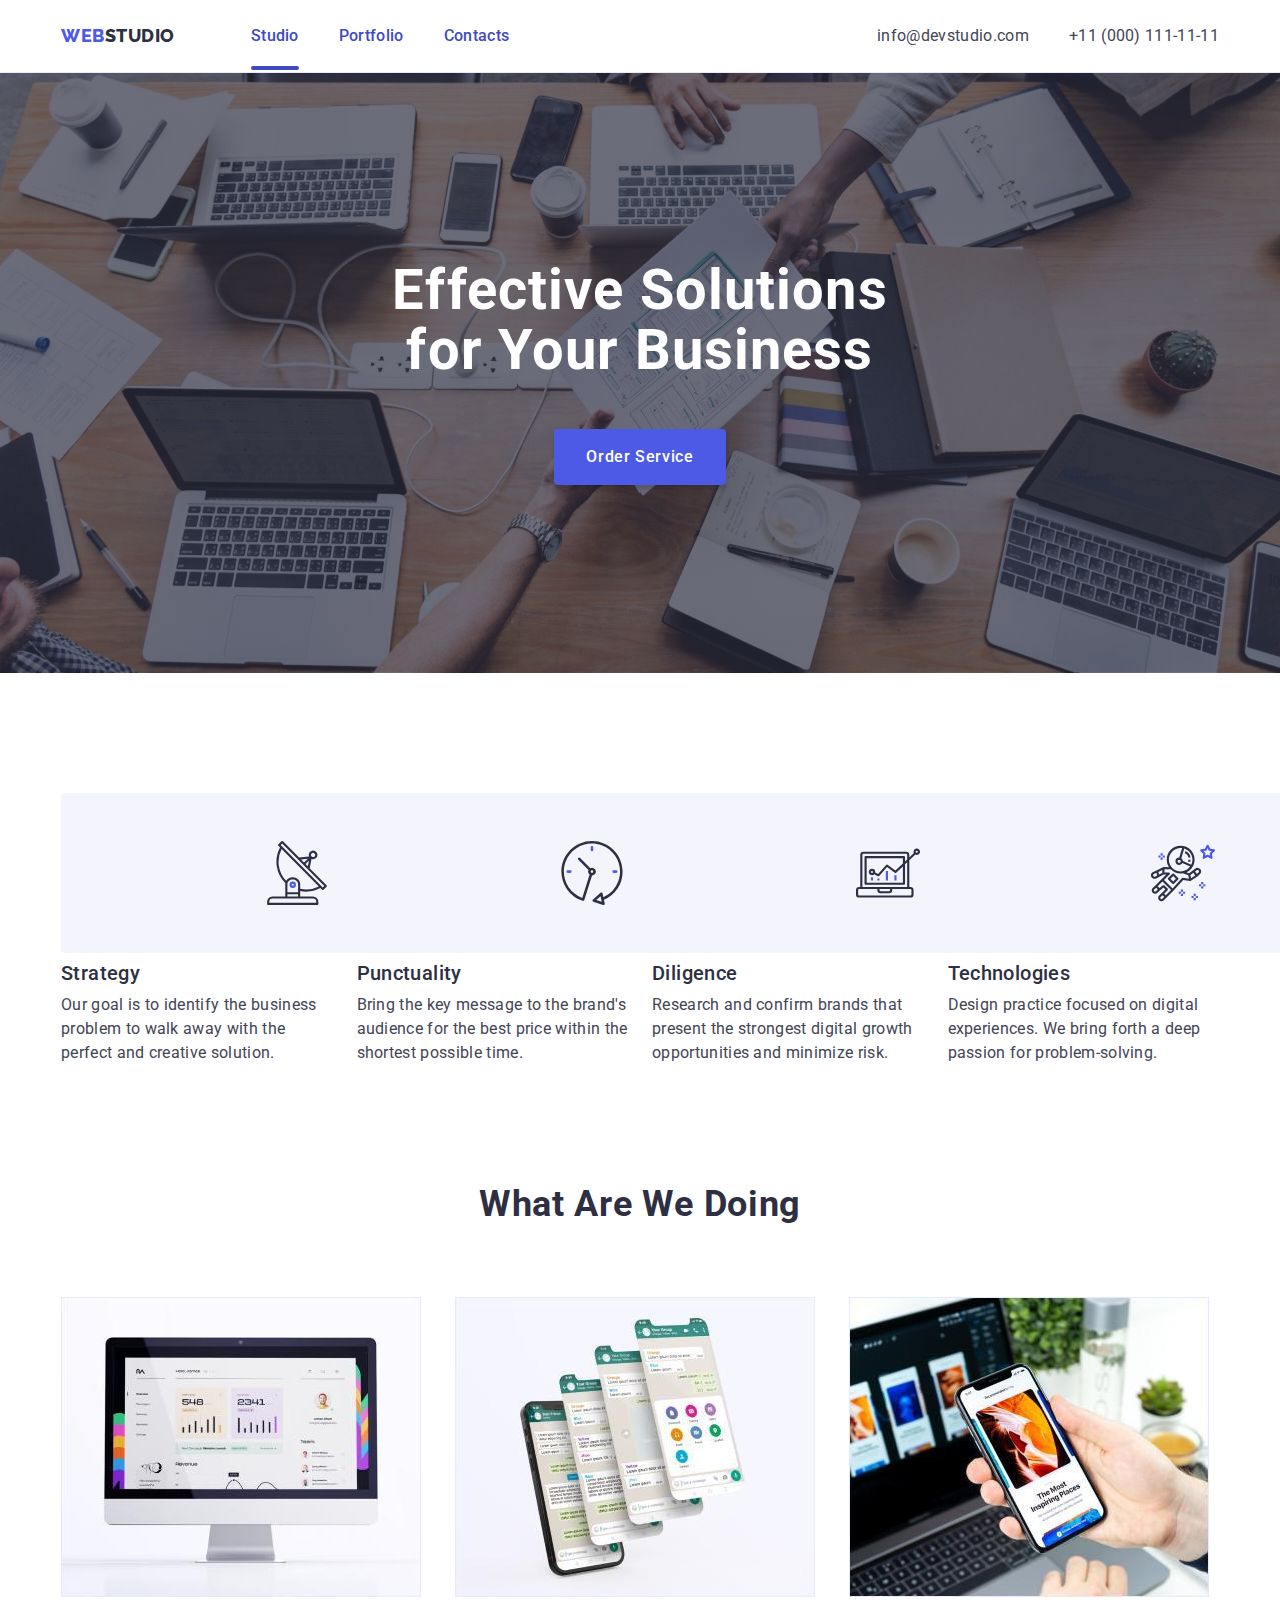
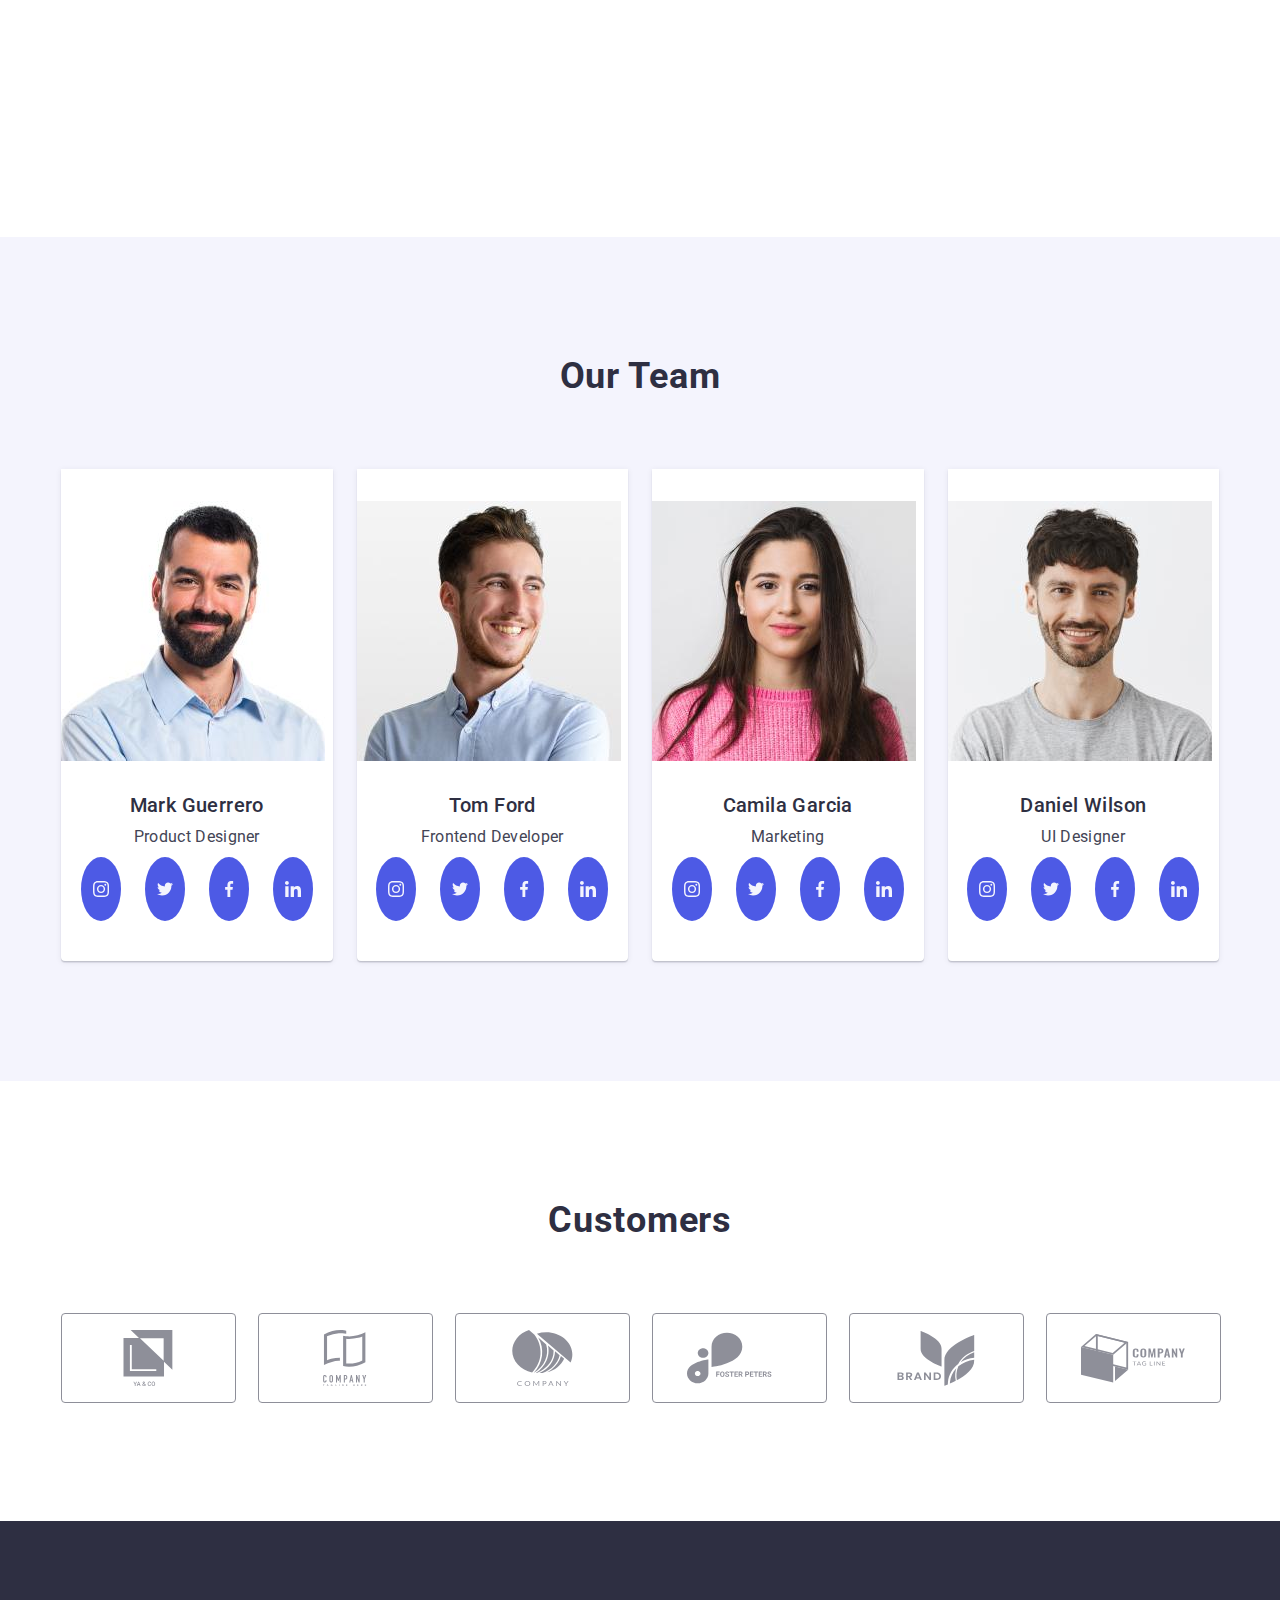
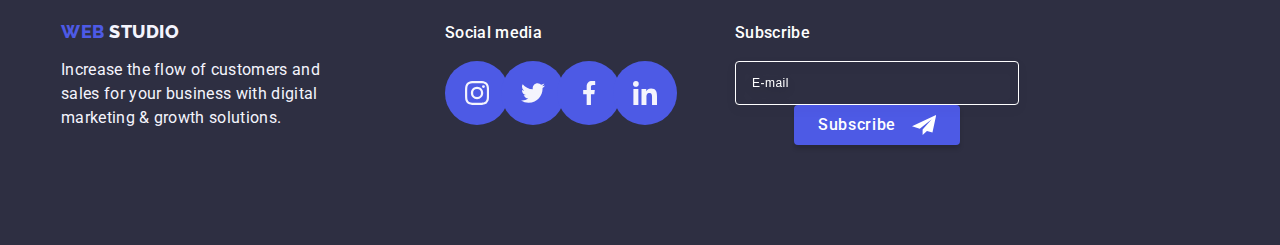
==== commit 6d80de08: "last" ====
--- a/index.html
+++ b/index.html
@@ -361,14 +361,21 @@
         </div>
 
         <div class="subscribe-wrap">
-          <label for="subscribe-email" class="subscribe-label">Subscribe</label>
+          <p class="subscribe-title">Subscribe</p>
+
           <form class="footer-form">
-            <input type="email" class="footer-input" name="subscribe-email" id="subscribe-email" placeholder="E-mail" />
-            <button type="button" class="subscribe-btn">
-              Subscribe<svg class="subscribe-svg" width="24" height="20">
-                <use href="./images/icons.svg#icon-icon-send"></use>
-              </svg>
-            </button>
+            <label for="subscribe-email" class="subscribe-label"
+              ><input
+                type="email"
+                class="footer-input"
+                name="subscribe-email"
+                id="subscribe-email"
+                placeholder="E-mail" />
+              <button type="button" class="subscribe-btn">
+                Subscribe<svg class="subscribe-svg" width="24" height="24">
+                  <use href="./images/icons.svg#icon-icon-send"></use>
+                </svg></button
+            ></label>
           </form>
         </div>
       </div>
@@ -382,29 +389,36 @@
         </button>
         <p class="modal-title">Leave your contacts and we will call you back</p>
         <form class="modal-form">
-          <label for="user-name" class="label-text">Name</label>
+          <div style="margin-bottom: 8px">
+            <label for="user-name" class="modal-label-text">Name</label>
+            <div class="input-wrap">
+              <input id="user-name" name="user-name" type="text" class="modal-input" />
+              <svg class="input-icon" width="18" height="24">
+                <use href="./images/icons.svg#icon-contact"></use>
+              </svg>
+            </div>
+          </div>
+          <div style="margin-bottom: 8px">
+            <label for="user-phone" class="modal-label-text">Phone</label>
+            <div class="input-wrap">
+              <input id="user-phone" name="user-phone" type="tel" class="modal-input" />
+              <svg class="input-icon" width="18" height="24">
+                <use href="./images/icons.svg#icon-phone"></use>
+              </svg>
+            </div>
+          </div>
+          <div style="margin-bottom: 8px">
+            <label for="user-email" class="modal-label-text"> Email </label>
+            <div class="input-wrap">
+              <input id="user-email" name="user-email" type="email" class="modal-input" />
+              <svg class="input-icon" width="18" height="24">
+                <use href="./images/icons.svg#icon-mail"></use>
+              </svg>
+            </div>
+          </div>
+
           <div class="input-wrap">
-            <input id="user-name" name="user-name" type="text" class="modal-input" />
-            <svg class="input-icon" width="12" height="12">
-              <use href="./images/icons.svg#icon-contact"></use>
-            </svg>
-          </div>
-          <label for="user-phone" class="label-text">Phone</label>
-          <div class="input-wrap">
-            <input id="user-phone" name="user-phone" type="tel" class="modal-input" />
-            <svg class="input-icon" width="13" height="13">
-              <use href="./images/icons.svg#icon-phone"></use>
-            </svg>
-          </div>
-          <label for="user-email" class="label-text"> Email </label>
-          <div class="input-wrap">
-            <input id="user-email" name="user-email" type="email" class="modal-input" />
-            <svg class="input-icon" width="15" height="12">
-              <use href="./images/icons.svg#icon-mail"></use>
-            </svg>
-          </div>
-          <div class="input-wrap">
-            <label for="user-comment" class="label-text">Comment</label>
+            <label for="user-comment" class="modal-label-text">Comment</label>
             <textarea
               class="modal-textarea"
               name="modal-textarea"
@@ -412,12 +426,12 @@
               placeholder="Text input"></textarea>
           </div>
           <div class="input-wrap">
-            <input type="checkbox" name="policy" id="policy" class="check-input visually-hidden" />
-            <label for="policy" class="check-text">
-              <span
+            <input type="checkbox" name="user-privacy" id="user-privacy" class="check-input visually-hidden" />
+            <label for="user-privacy" class="check-text">
+              <span class="check-privacy"
                 ><svg class="check-icon" width="10" height="8">
                   <use href="./images/icons.svg#icon-check"></use></svg></span
-              >I accept the terms and conditions of the&nbsp;<a href="">Privacy Policy</a>
+              >I accept the terms and conditions of the&nbsp;<a href="" class="link-privacy">Privacy Policy</a>
             </label>
           </div>
           <button type="submit" class="modal-form-btn">Send</button>
--- a/css/styles.css
+++ b/css/styles.css
@@ -27,6 +27,7 @@
   --hov-foc: #404bbf;
   --button-border: #e7e9fc;
   --text-color: #434455;
+  --text-grey: #8e8f99;
 }
 
 body {
@@ -427,7 +428,7 @@
   height: 100%;
   border: 1px solid #8e8f99;
   border-radius: 4px;
-  color: #8e8f99;
+  color: var(--text-grey);
   transition: border-color 250ms cubic-bezier(0.4, 0, 0.2, 1), color 250ms cubic-bezier(0.4, 0, 0.2, 1);
 }
 
@@ -657,6 +658,7 @@
 .modal {
   top: 50%;
   left: 50%;
+  padding: 72px 24px 24px 24px;
   transform: translate(-50%, -50%);
   position: absolute;
   width: 408px;
@@ -718,9 +720,9 @@
   margin-bottom: 16px;
 }
 
-.modal-form {
+/* .modal-form {
   margin: 0 24px;
-}
+} */
 
 .input-wrap {
   position: relative;
@@ -732,6 +734,8 @@
   height: 40px;
   border: 1px solid rgba(46, 47, 66, 0.4);
   border-radius: 4px;
+  background-color: transparent;
+  outline: transparent;
   /* margin-bottom: 8px; */
   padding-left: 38px;
   padding-right: 18px;
@@ -746,37 +750,36 @@
   fill: var(--blue);
 }
 
-.label-text {
+.modal-label-text {
   font-family: "Roboto";
   font-style: normal;
   font-weight: 400;
   font-size: 12px;
   line-height: 1.17;
   letter-spacing: 0.04em;
-  color: #8e8f99;
-  display: inline-block;
+  color: var(--text-grey);
+  display: block;
   margin-bottom: 4px;
 }
 
 .modal-textarea {
   width: 100%;
   height: 120px;
-  border: 1px solid rgba(46, 47, 66, 0.4);
-  border-radius: 4px;
-  resize: none;
-  padding-left: 16px;
-  padding-top: 8px;
-  padding-right: 18px;
-}
-
-.modal-textarea::placeholder {
-  font-family: "Roboto";
-  font-style: normal;
-  font-weight: 400;
   font-size: 12px;
   line-height: 1.17;
   letter-spacing: 0.04em;
   color: rgba(46, 47, 66, 0.4);
+  border: 1px solid rgba(46, 47, 66, 0.4);
+  background-color: transparent;
+  border-radius: 4px;
+  resize: none;
+  padding: 8px 16px;
+  outline: transparent;
+  transition: border-color 250ms cubic-bezier(0.4, 0, 0.2, 1);
+}
+
+.modal-textarea:focus {
+  border-color: #4d5ae5;
 }
 
 .input-icon {
@@ -805,23 +808,28 @@
   text-decoration: underline;
 }
 
-.check-text span {
+.check-privacy {
   width: 16px;
   height: 16px;
   border: 1px solid rgba(46, 47, 66, 0.4);
   border-radius: 2px;
   margin-right: 8px;
-  display: flex;
+  display: inline-flex;
   align-items: center;
   justify-content: center;
   fill: transparent;
+  transition: background-color 250ms cubic-bezier(0.4, 0, 0.2, 1), border 250ms cubic-bezier(0.4, 0, 0.2, 1),
+    fill 250ms cubic-bezier(0.4, 0, 0.2, 1);
 }
 
 .check-input:checked + .check-text span {
   background-color: #404bbf;
-
   border: none;
   fill: #f4f4fd;
+}
+
+.link-privacy {
+  color: var(--blue);
 }
 
 .modal-form-btn {
@@ -855,19 +863,22 @@
 
 /* footer-sibscribe */
 
-.footer-form {
+/* .footer-form {
   display: flex;
   gap: 24px;
-}
+} */
 
 .footer-input {
   width: 264px;
   height: 40px;
   border: 1px solid #ffffff;
   border-radius: 4px;
-
-  padding: 8px 8px 8px 16px;
+  padding-left: 16px;
+  font-size: 12px;
+  line-height: 1.5;
+  letter-spacing: 0.04em;
   background-color: transparent;
+  filter: drop-shadow(0px 4px 4px rgba(0, 0, 0, 0.15));
   color: var(--white-color);
   transition: border-color 250ms cubic-bezier(0.4, 0, 0.2, 1);
 }
@@ -877,13 +888,13 @@
 }
 
 .footer-input::placeholder {
-  font-family: "Roboto";
+  /* font-family: "Roboto";
   font-style: normal;
   font-weight: 400;
   font-size: 12px;
   line-height: 2;
   align-items: center;
-  letter-spacing: 0.04em;
+  letter-spacing: 0.04em; */
   color: var(--white-color);
 }
 
@@ -896,7 +907,6 @@
   justify-content: center;
   align-items: center;
   padding: 8px 24px;
-  gap: 16px;
   min-width: 165px;
   height: 40px;
   font-family: "Roboto", sans-serif;
@@ -923,15 +933,18 @@
   fill: var(--blue);
 }
 
-.subscribe-label {
+.subscribe-svg {
+  margin-left: 16px;
+}
+
+.subscribe-title {
   font-family: "Roboto";
   font-style: normal;
   font-weight: 500;
   font-size: 16px;
   line-height: 1.5;
-
-  letter-spacing: 0.02em;
-  display: inline-block;
-  color: var(--white-color);
+  letter-spacing: 0.02em;
+  /* display: inline-block; */
+  color: #ffffff;
   margin-bottom: 16px;
 }
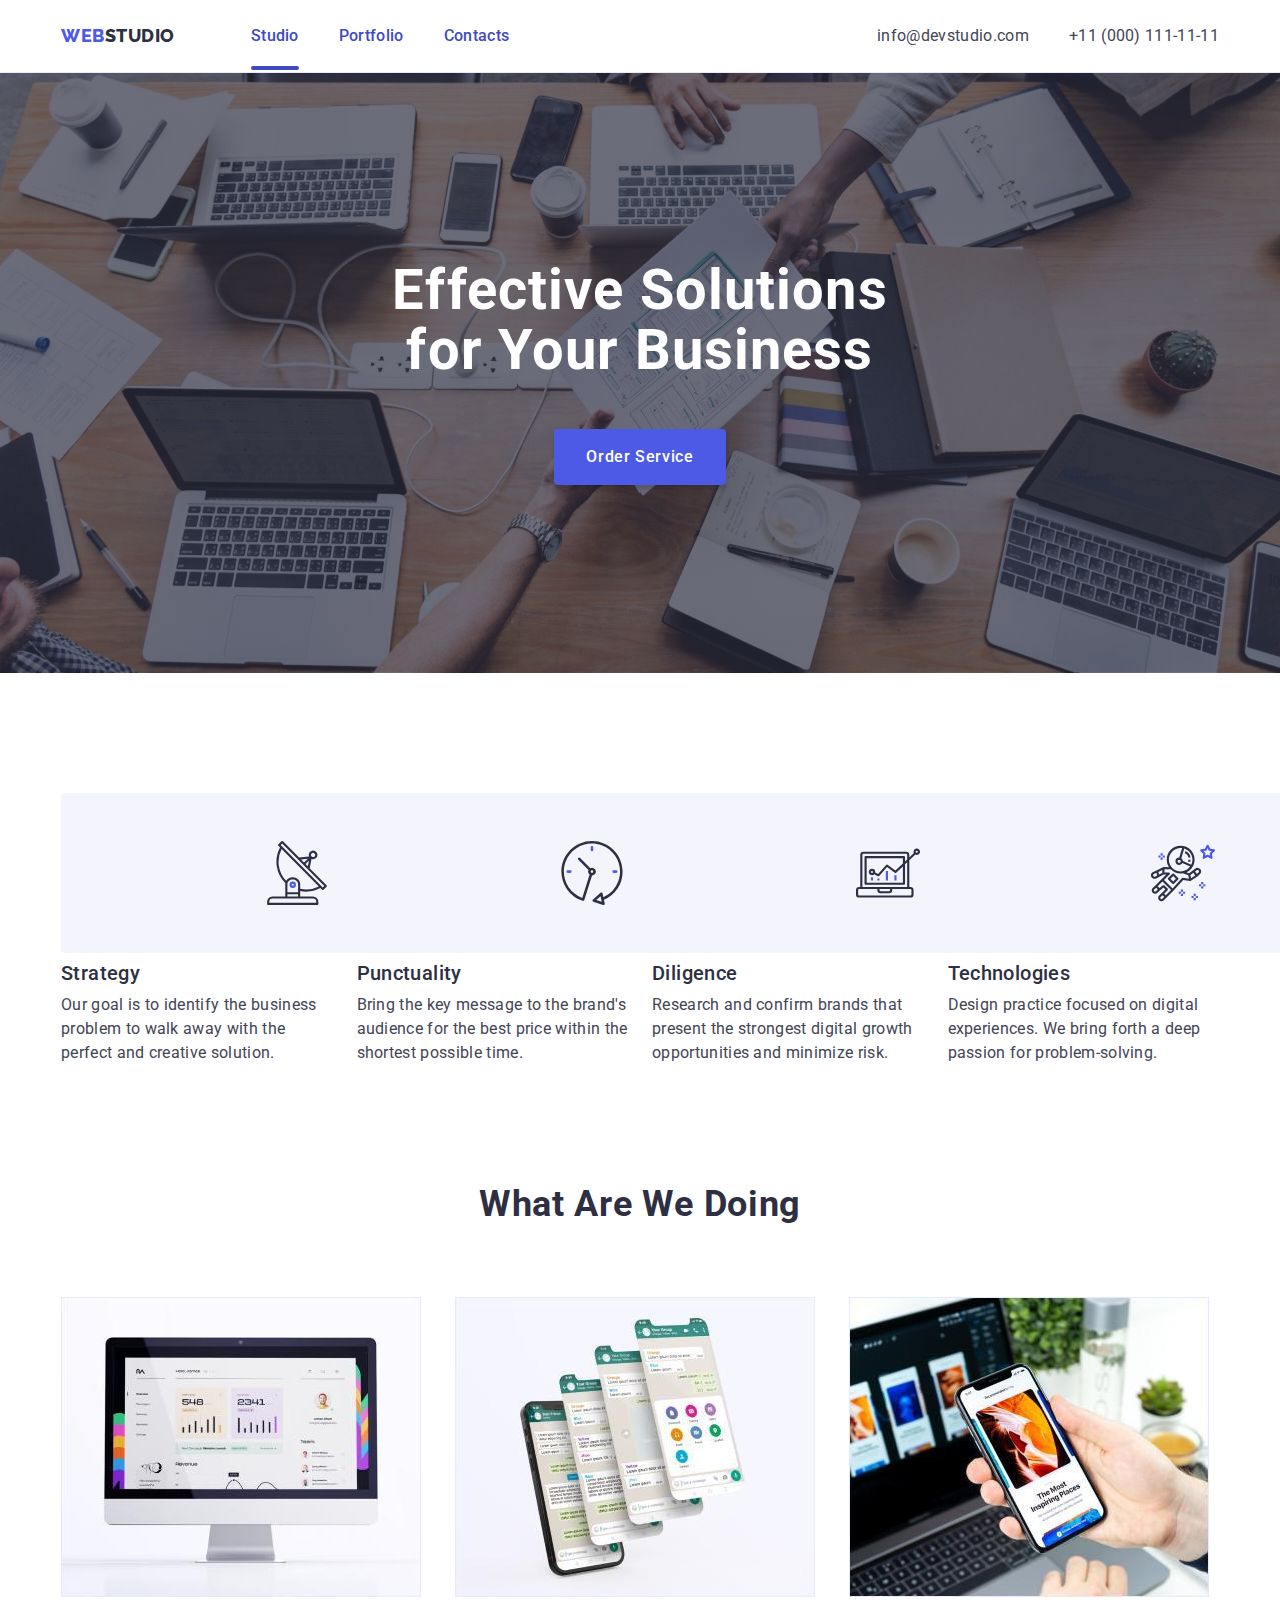
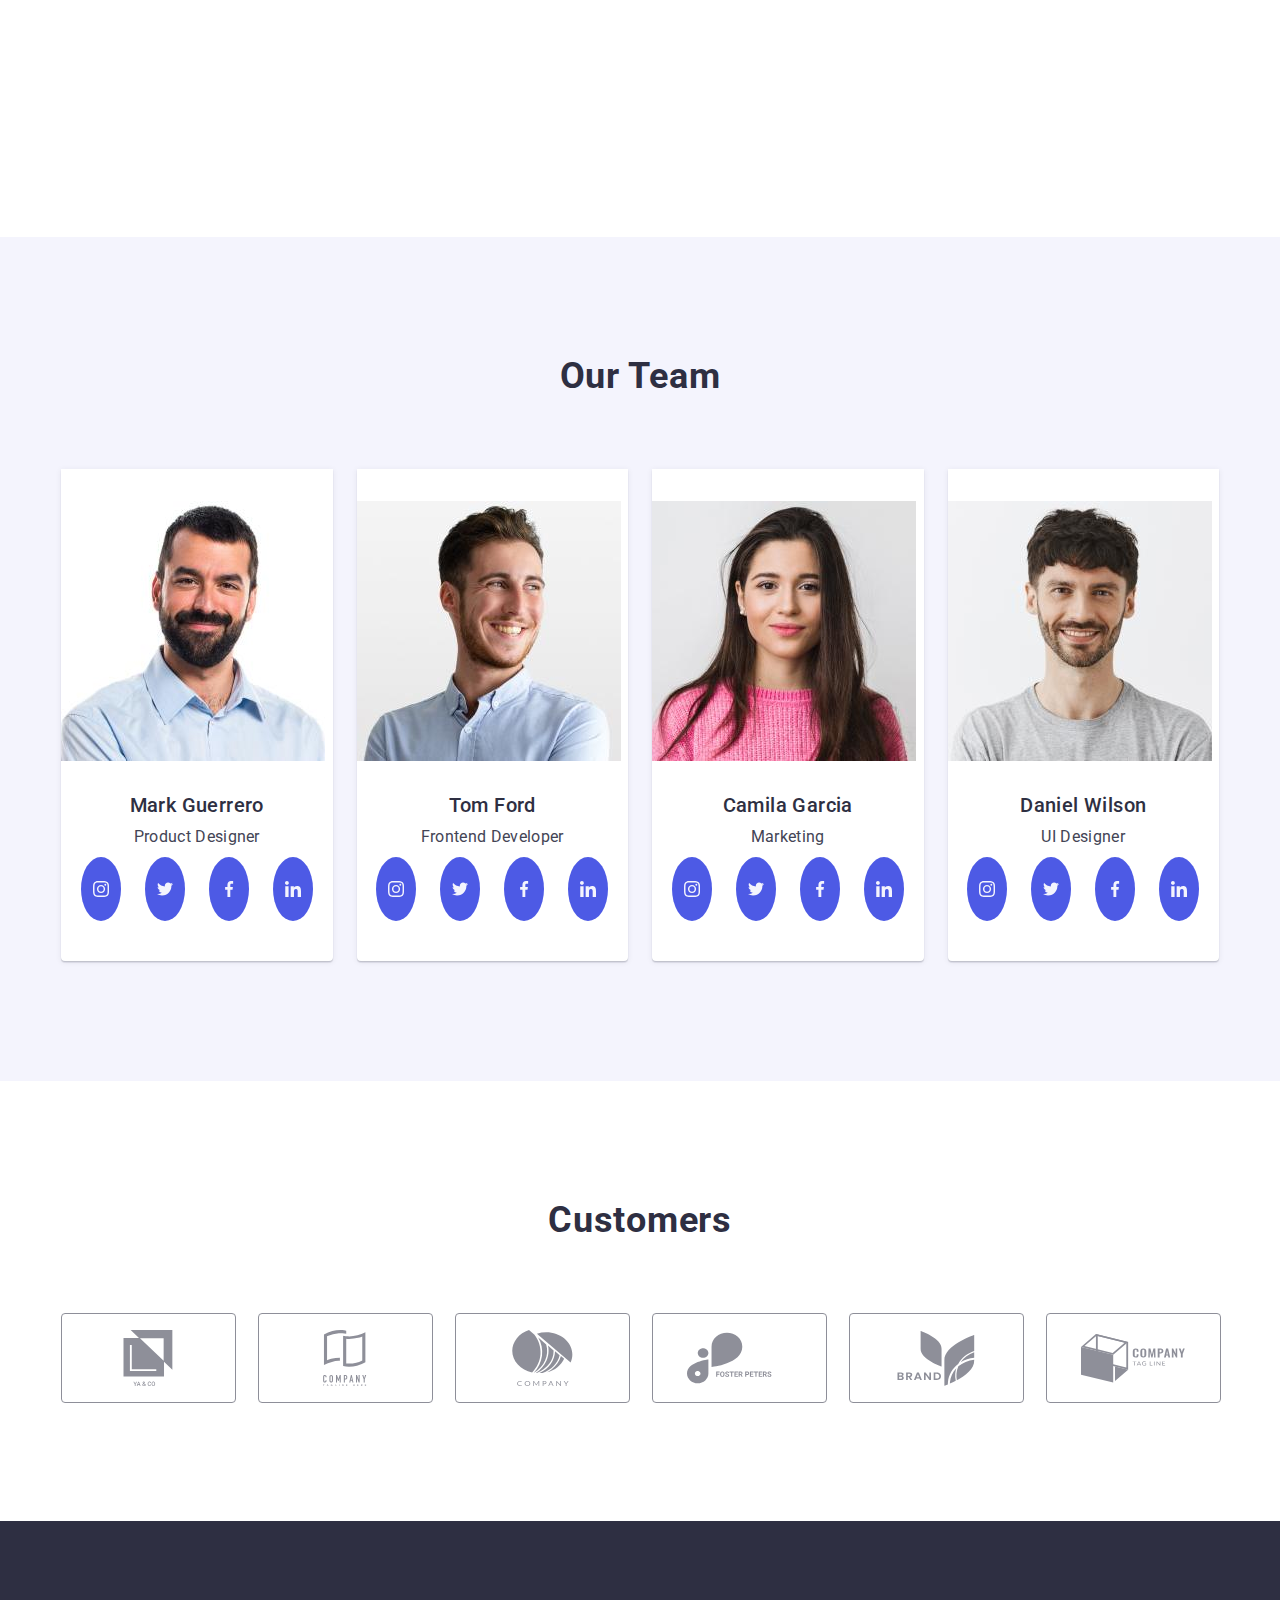
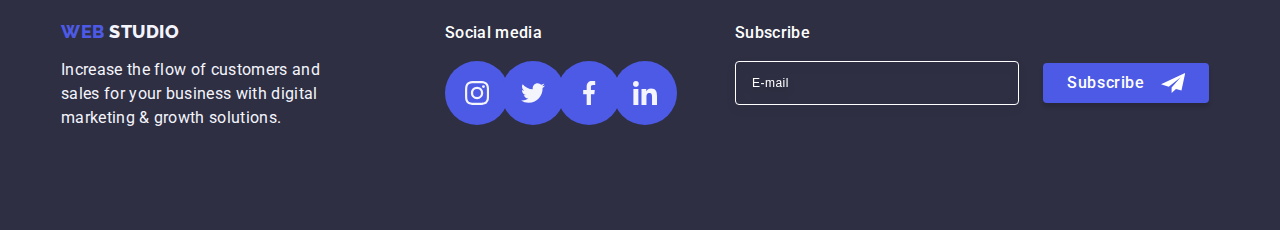
==== commit 560571f5: "added changes" ====
--- a/index.html
+++ b/index.html
@@ -371,11 +371,12 @@
                 name="subscribe-email"
                 id="subscribe-email"
                 placeholder="E-mail" />
-              <button type="button" class="subscribe-btn">
-                Subscribe<svg class="subscribe-svg" width="24" height="24">
-                  <use href="./images/icons.svg#icon-icon-send"></use>
-                </svg></button
-            ></label>
+            </label>
+            <button type="submit" class="subscribe-btn">
+              Subscribe<svg class="subscribe-svg" width="24" height="24">
+                <use href="./images/icons.svg#icon-icon-send"></use>
+              </svg>
+            </button>
           </form>
         </div>
       </div>
@@ -389,7 +390,7 @@
         </button>
         <p class="modal-title">Leave your contacts and we will call you back</p>
         <form class="modal-form">
-          <div style="margin-bottom: 8px">
+          <div class="form-item-wrap">
             <label for="user-name" class="modal-label-text">Name</label>
             <div class="input-wrap">
               <input id="user-name" name="user-name" type="text" class="modal-input" />
@@ -398,7 +399,7 @@
               </svg>
             </div>
           </div>
-          <div style="margin-bottom: 8px">
+          <div class="form-item-wrap">
             <label for="user-phone" class="modal-label-text">Phone</label>
             <div class="input-wrap">
               <input id="user-phone" name="user-phone" type="tel" class="modal-input" />
@@ -407,7 +408,7 @@
               </svg>
             </div>
           </div>
-          <div style="margin-bottom: 8px">
+          <div class="form-item-wrap">
             <label for="user-email" class="modal-label-text"> Email </label>
             <div class="input-wrap">
               <input id="user-email" name="user-email" type="email" class="modal-input" />
@@ -417,16 +418,17 @@
             </div>
           </div>
 
-          <div class="input-wrap">
+          <div class="textarea-wrap">
             <label for="user-comment" class="modal-label-text">Comment</label>
-            <textarea
-              class="modal-textarea"
-              name="modal-textarea"
-              id="user-comment"
-              placeholder="Text input"></textarea>
+            <textarea class="modal-textarea" name="user-comment" id="user-comment" placeholder="Text input"></textarea>
           </div>
-          <div class="input-wrap">
-            <input type="checkbox" name="user-privacy" id="user-privacy" class="check-input visually-hidden" />
+          <div class="checkbox-wrap">
+            <input
+              type="checkbox"
+              name="user-privacy"
+              id="user-privacy"
+              class="check-input visually-hidden"
+              value="true" />
             <label for="user-privacy" class="check-text">
               <span class="check-privacy"
                 ><svg class="check-icon" width="10" height="8">
--- a/css/styles.css
+++ b/css/styles.css
@@ -716,8 +716,12 @@
   text-align: center;
   letter-spacing: 0.02em;
   color: var(--navy-blue);
-  margin-top: 72px;
+  /* margin-top: 72px; */
   margin-bottom: 16px;
+}
+
+.form-item-wrap {
+  margin-bottom: 8px;
 }
 
 /* .modal-form {
@@ -778,6 +782,10 @@
   transition: border-color 250ms cubic-bezier(0.4, 0, 0.2, 1);
 }
 
+.textarea-wrap {
+  margin-bottom: 18px;
+}
+
 .modal-textarea:focus {
   border-color: #4d5ae5;
 }
@@ -789,6 +797,10 @@
   left: 16px;
   transform: translateY(-50%);
   transition: fill 250ms cubic-bezier(0.4, 0, 0.2, 1);
+}
+
+.checkbox-wrap {
+  margin-bottom: 24px;
 }
 
 .check-text {
@@ -836,7 +848,7 @@
   min-width: 169px;
   height: 56px;
   display: block;
-  font-family: "Roboto";
+  font-family: "Roboto", sans-serif;
   font-style: normal;
   font-weight: 500;
   font-size: 16px;
@@ -863,10 +875,10 @@
 
 /* footer-sibscribe */
 
-/* .footer-form {
+.footer-form {
   display: flex;
   gap: 24px;
-} */
+}
 
 .footer-input {
   width: 264px;
